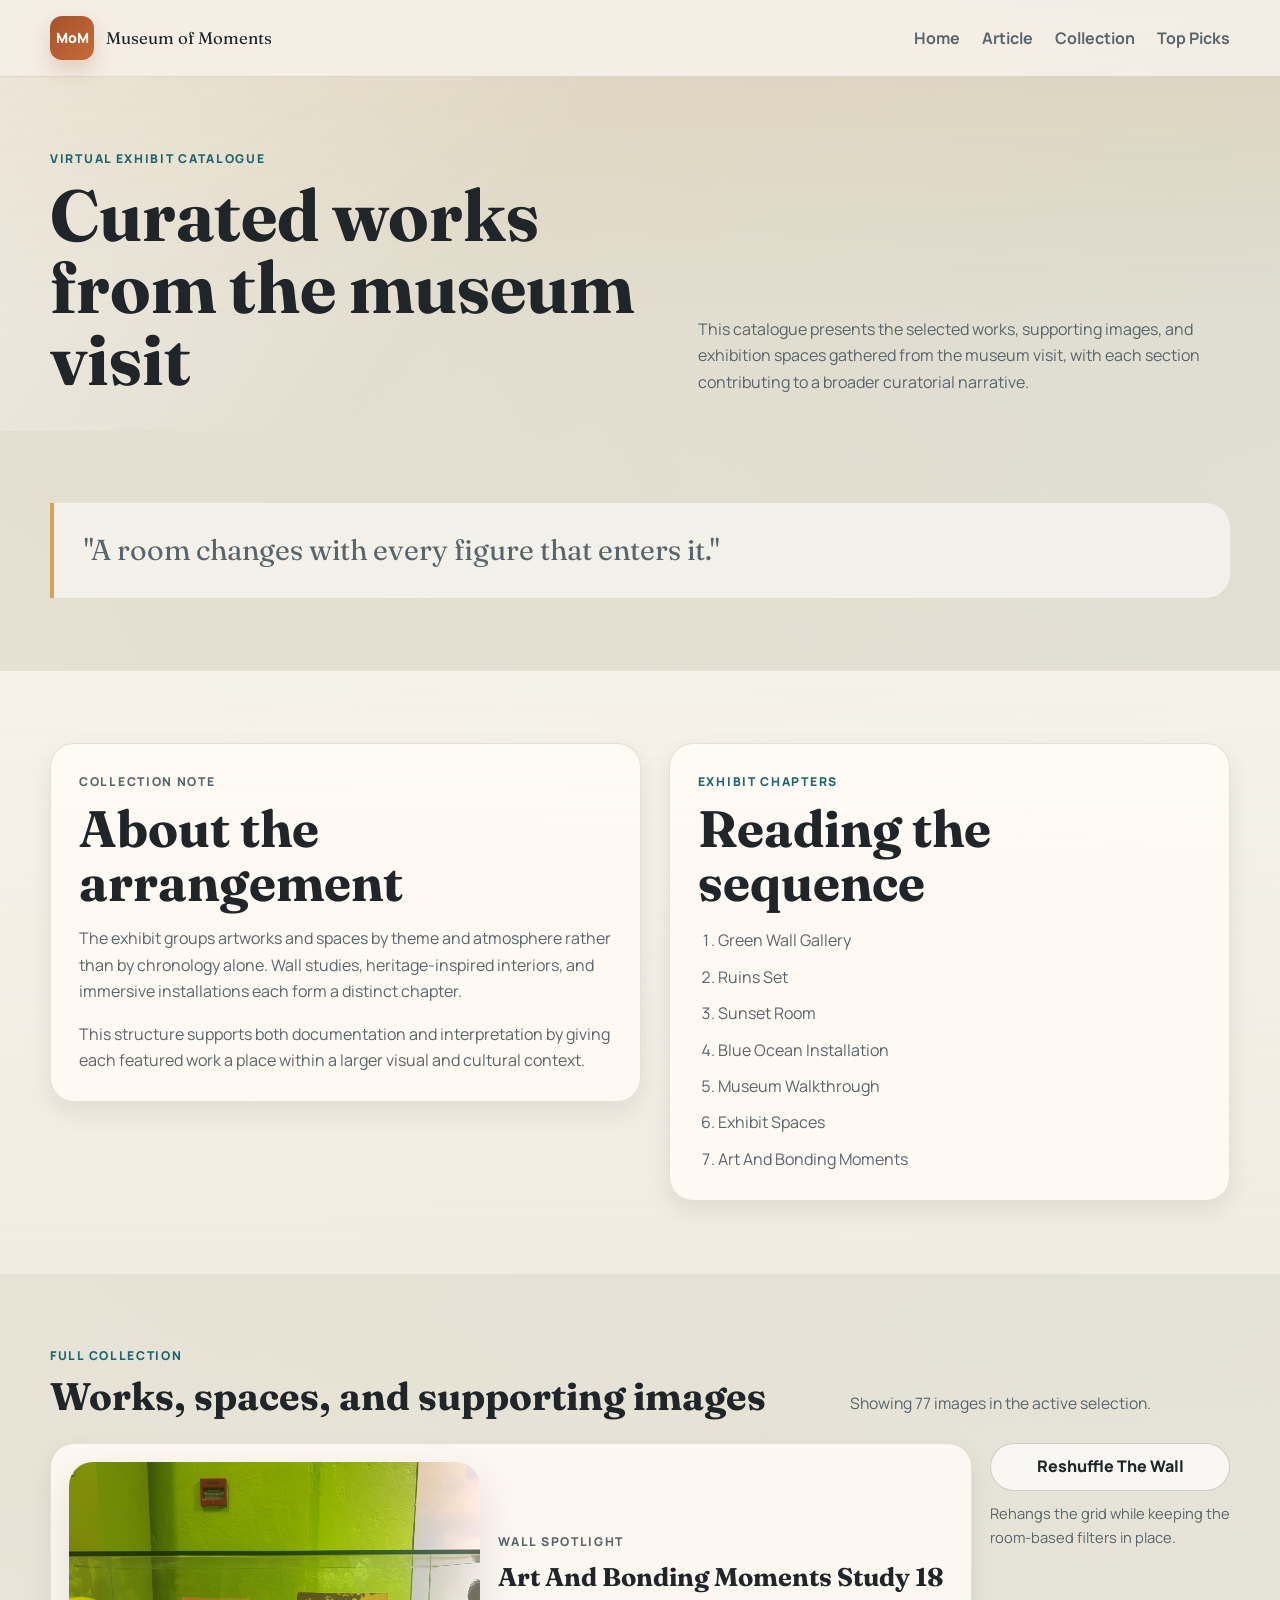
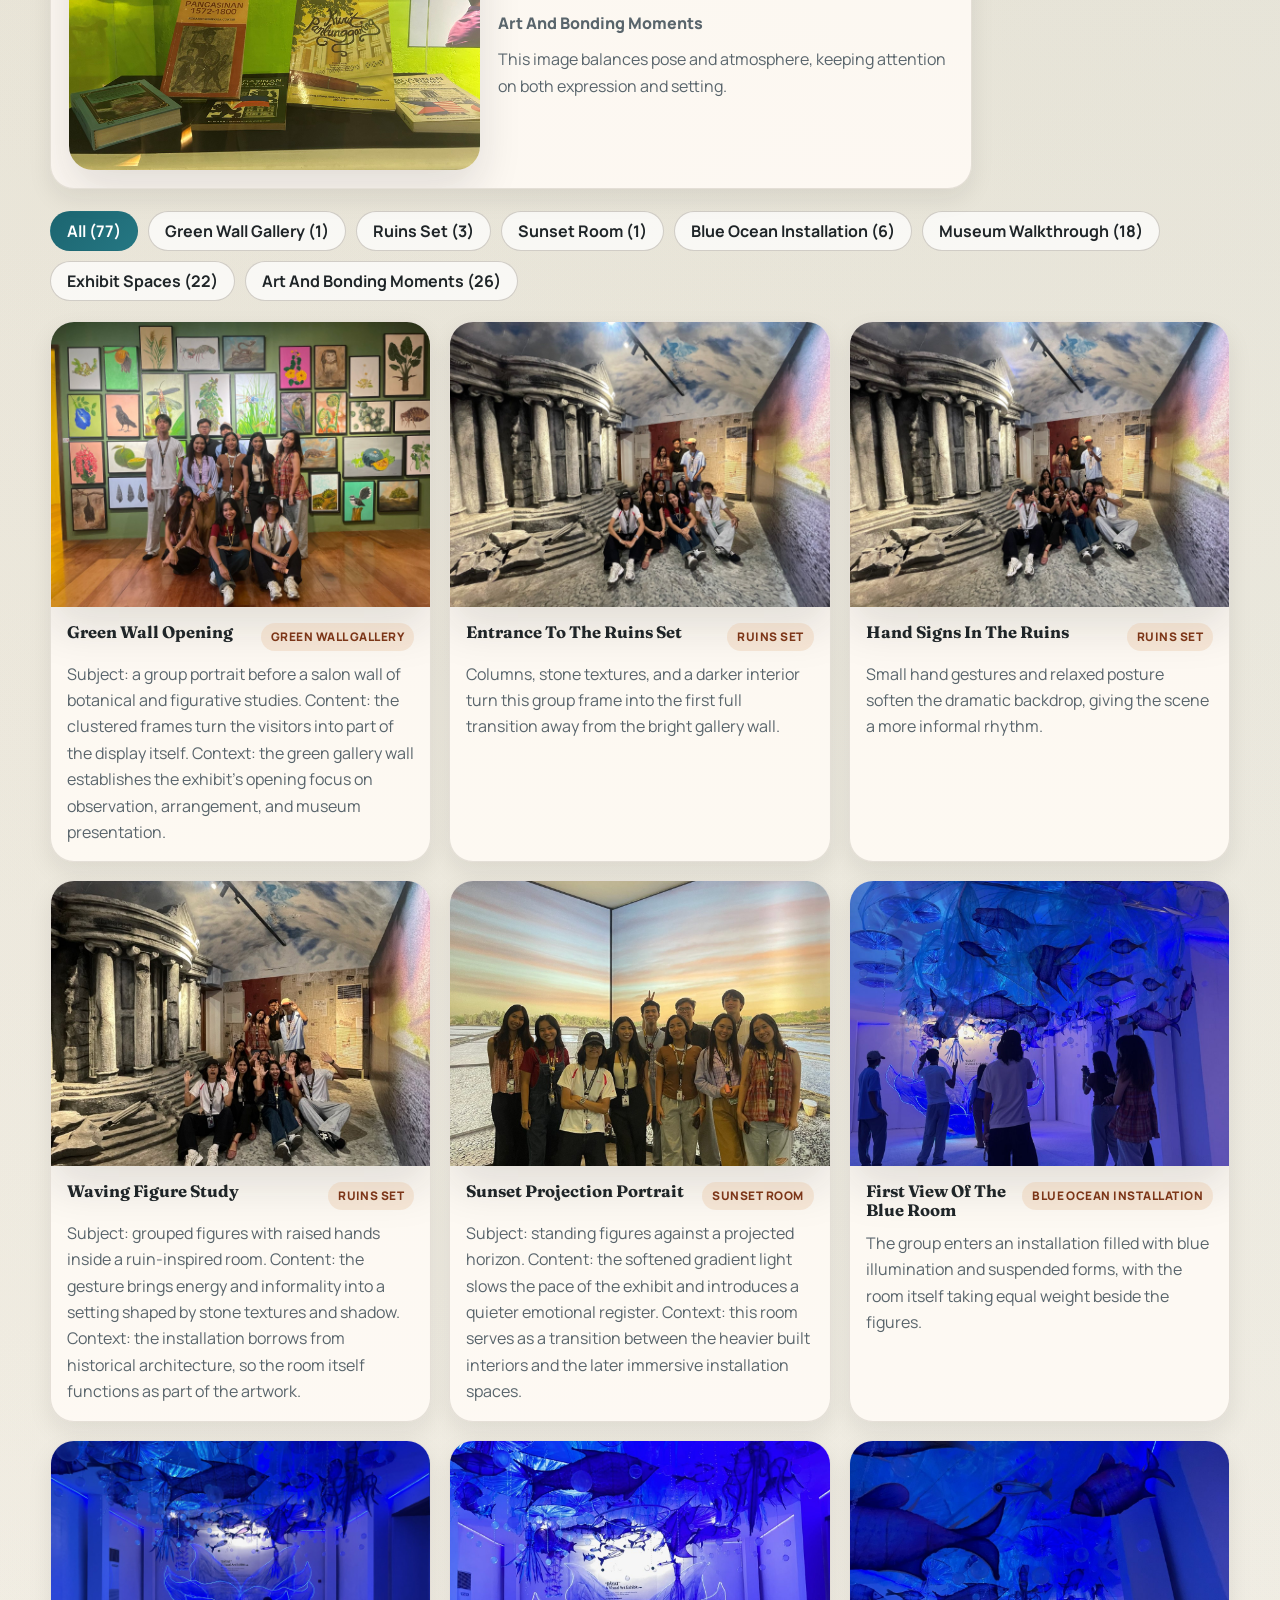
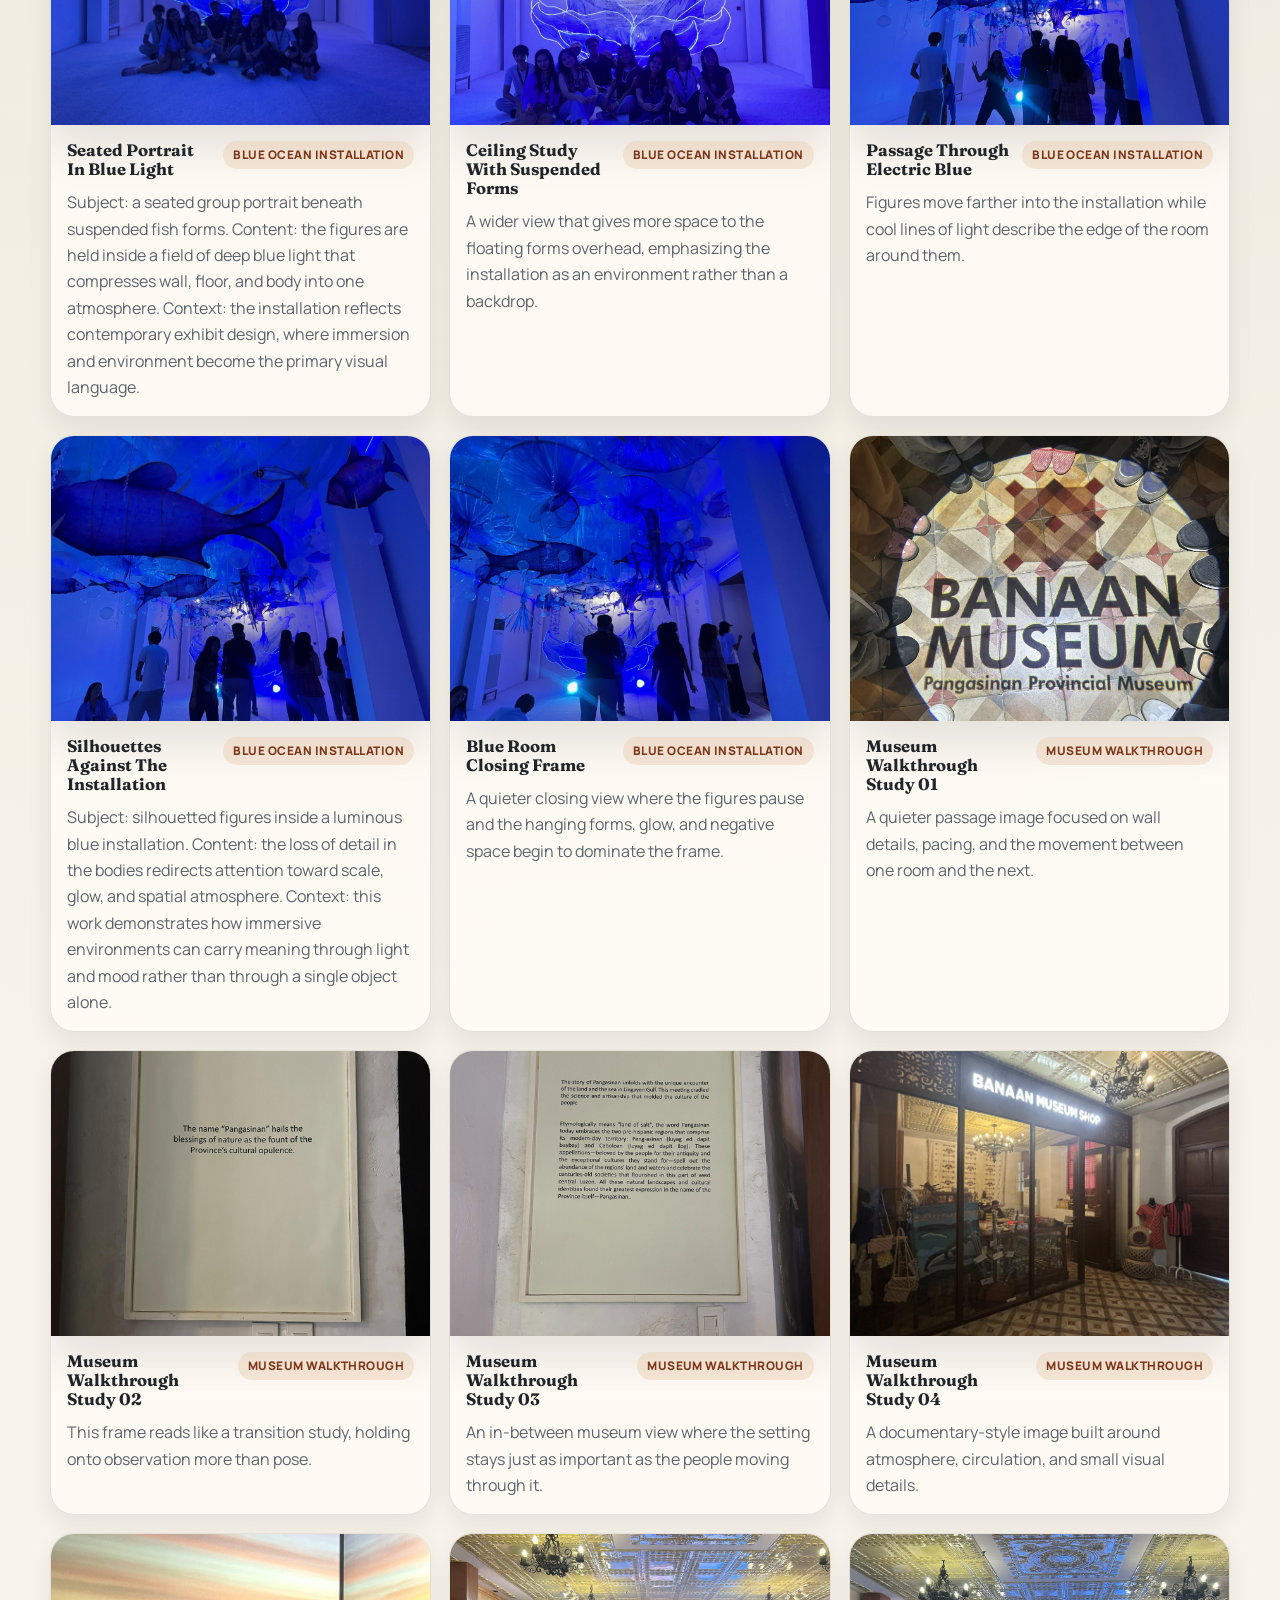
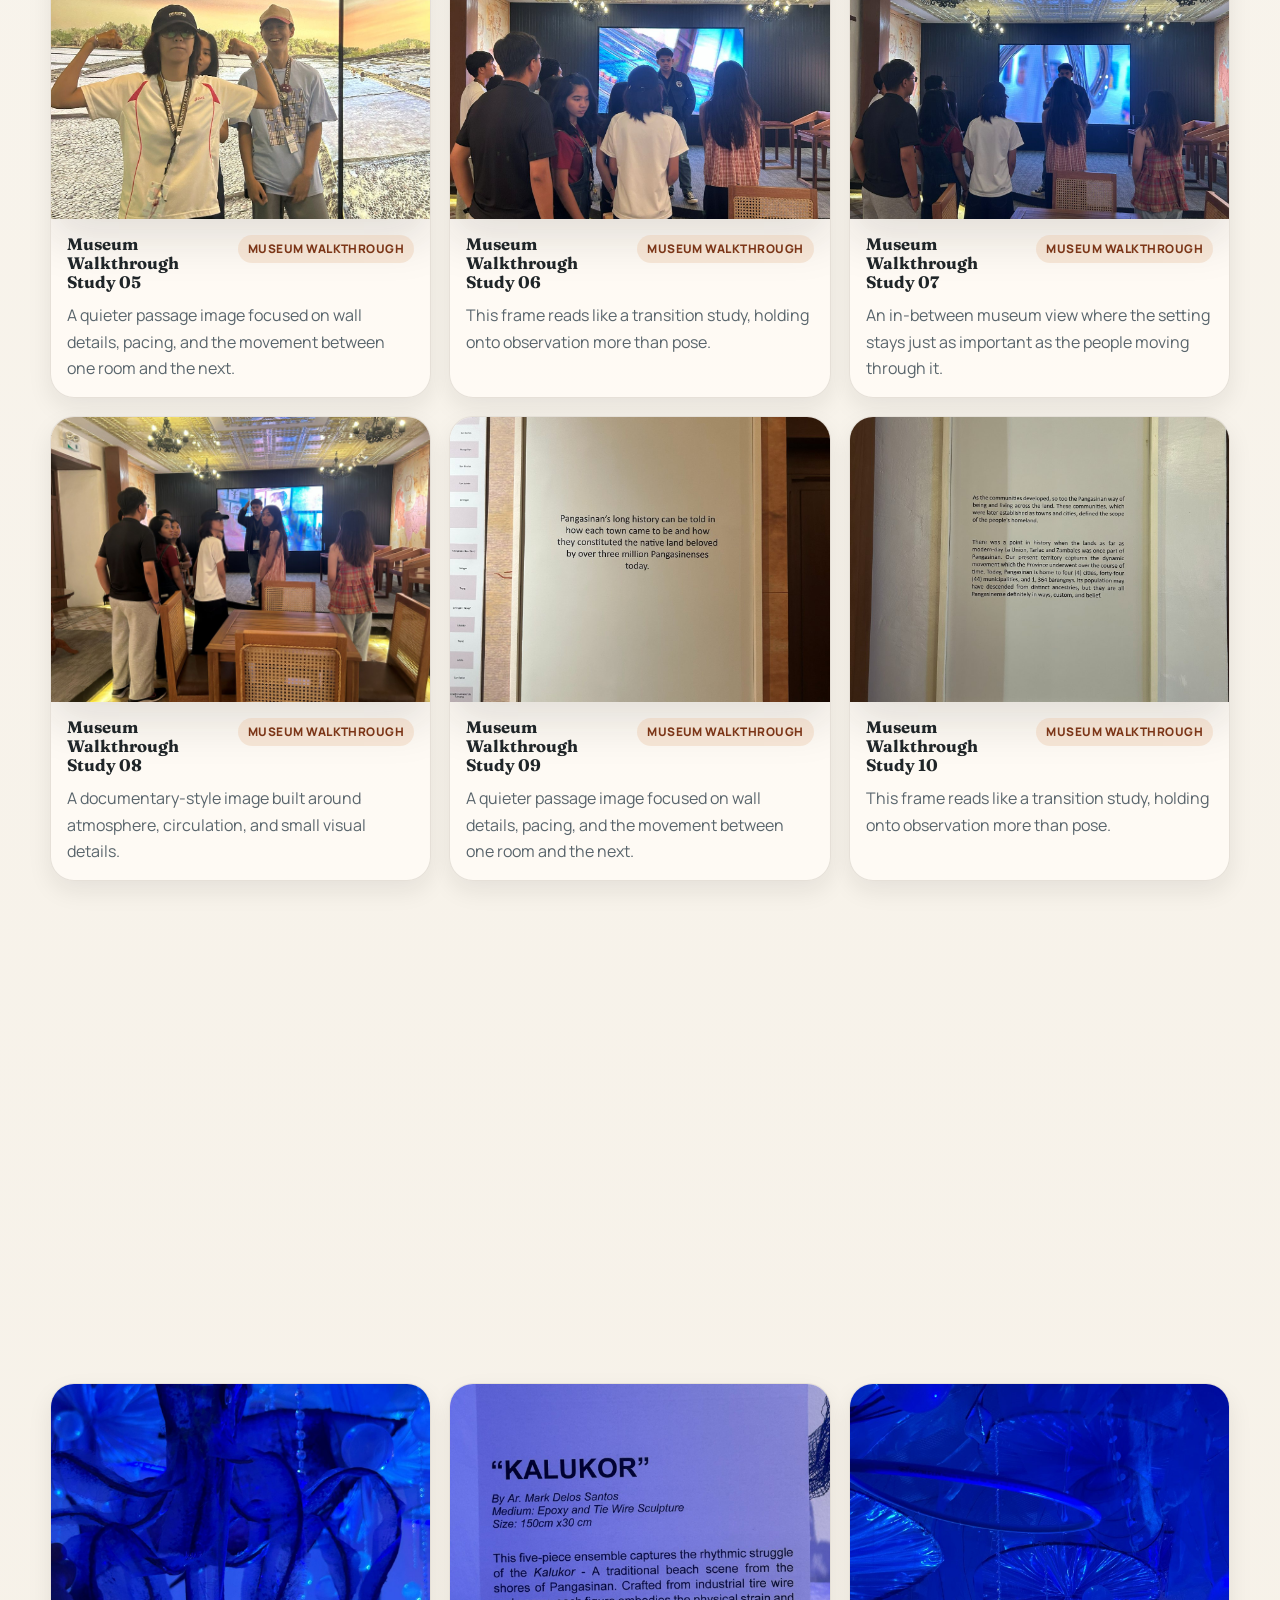
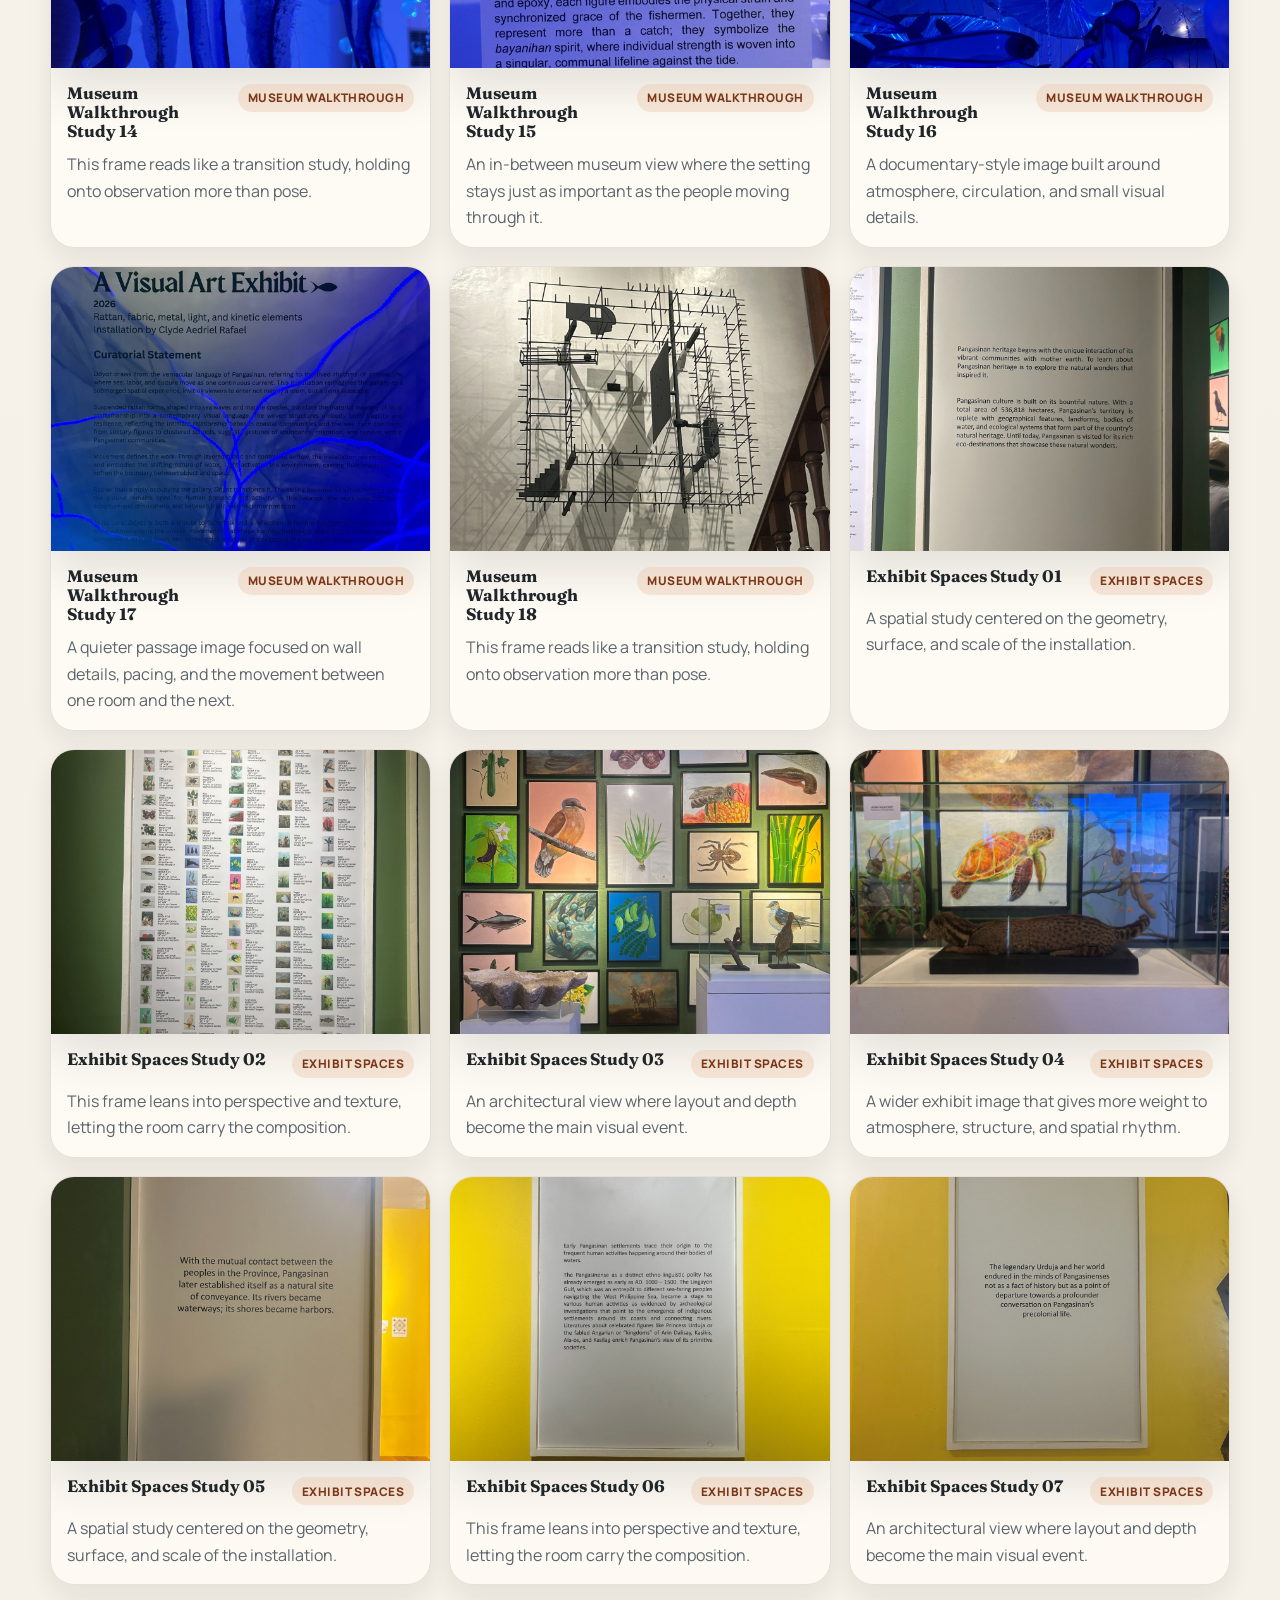
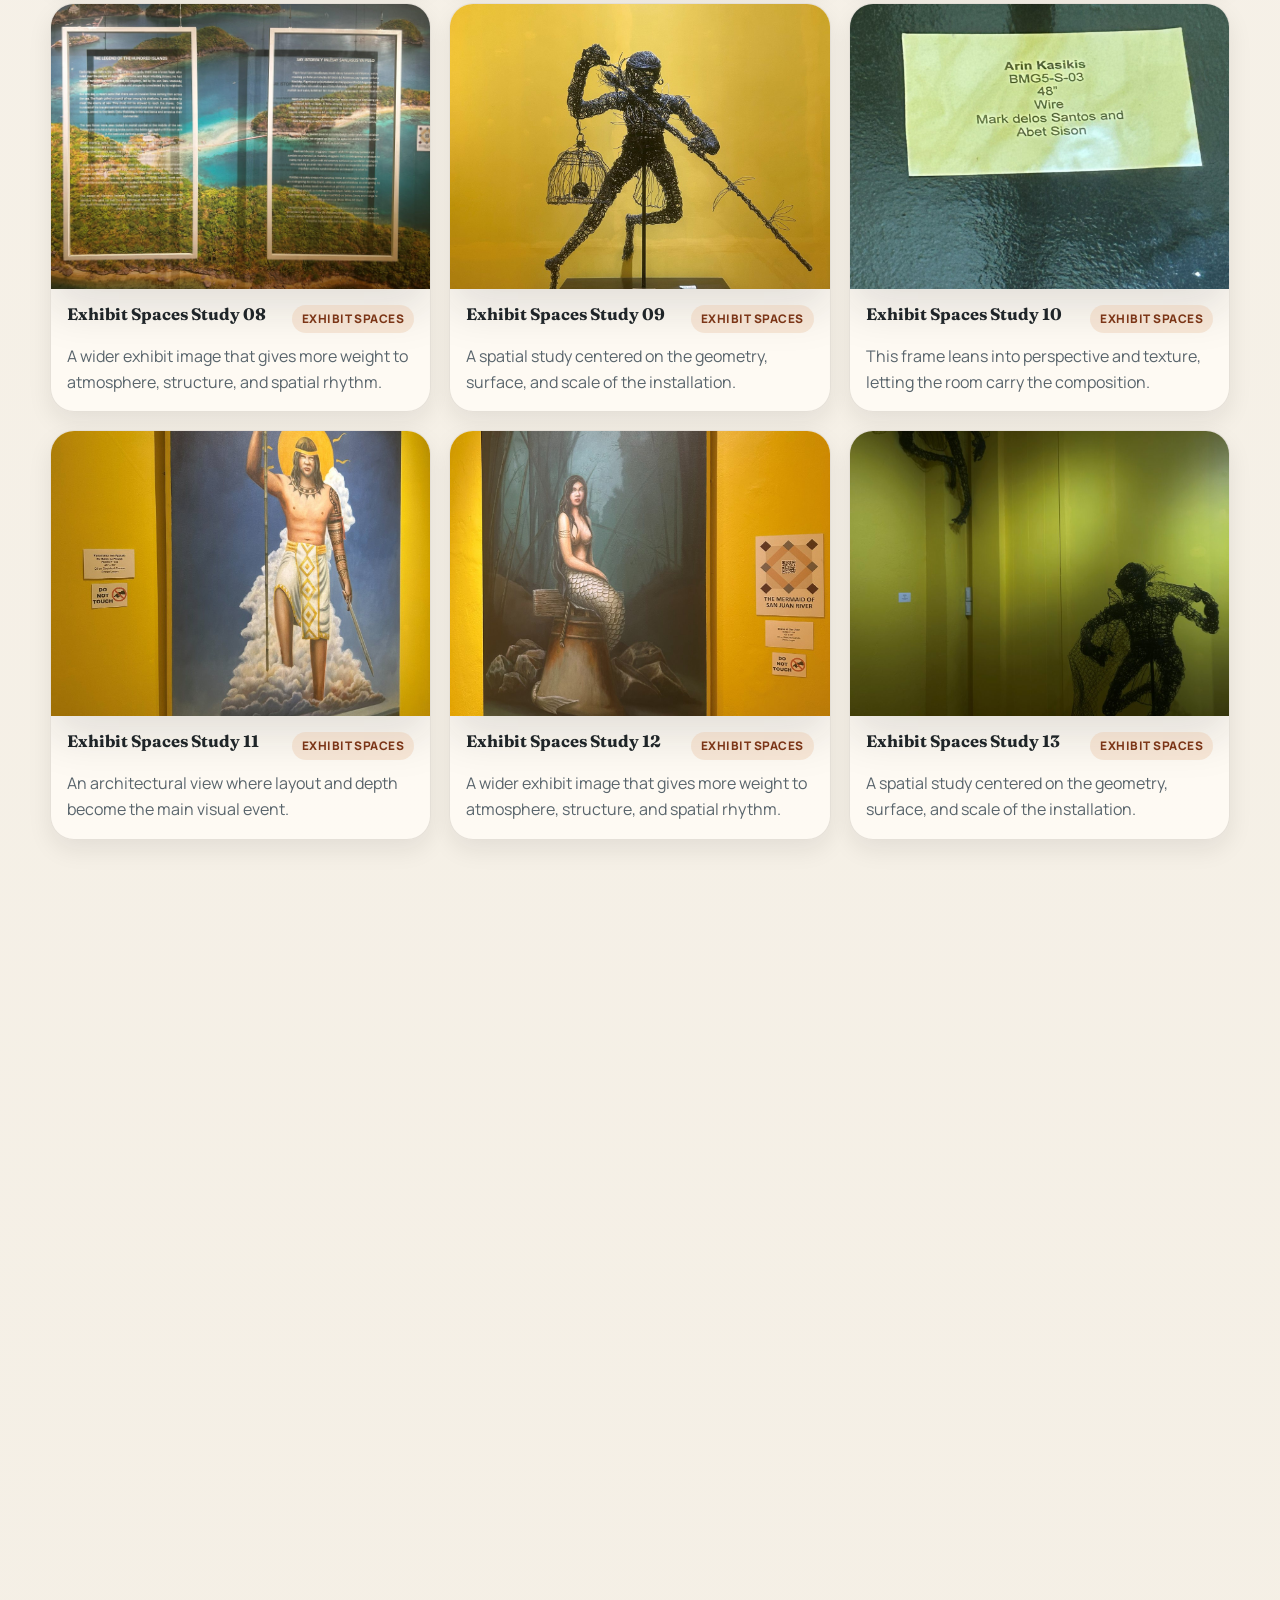
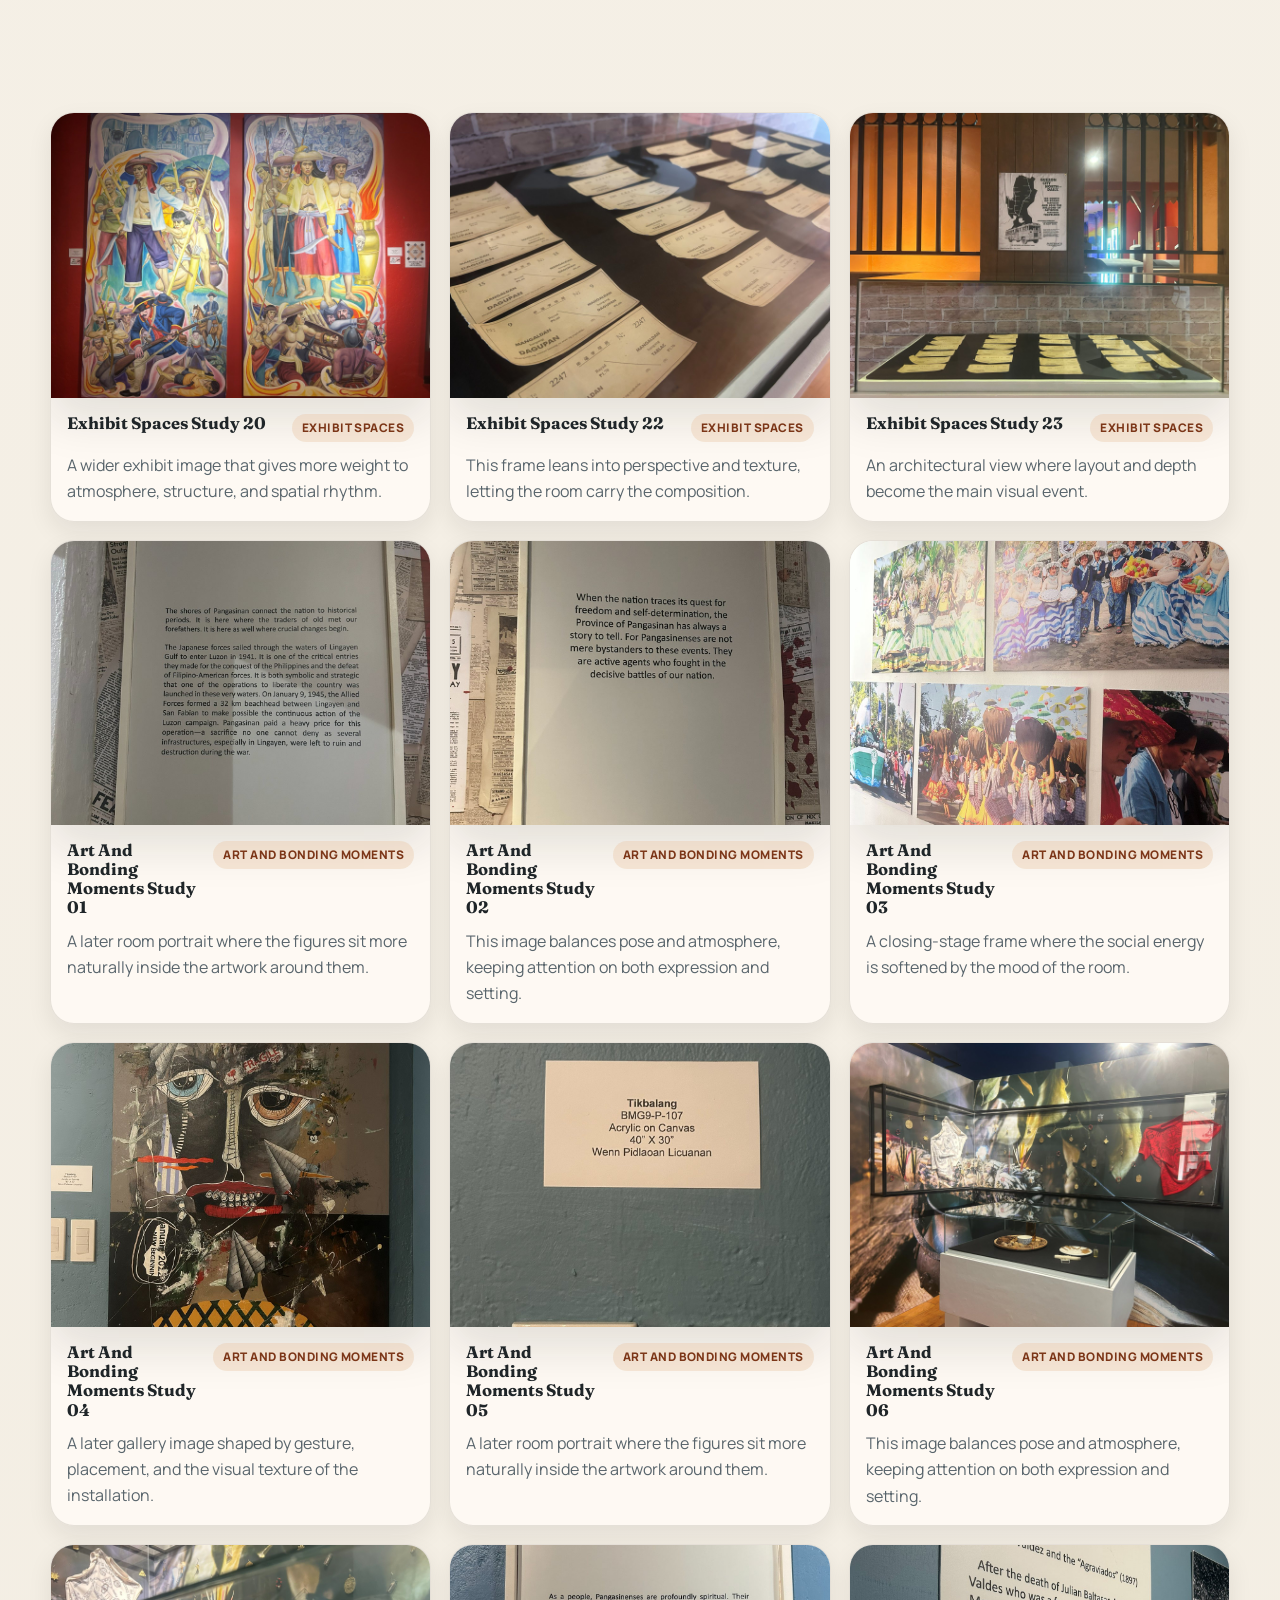
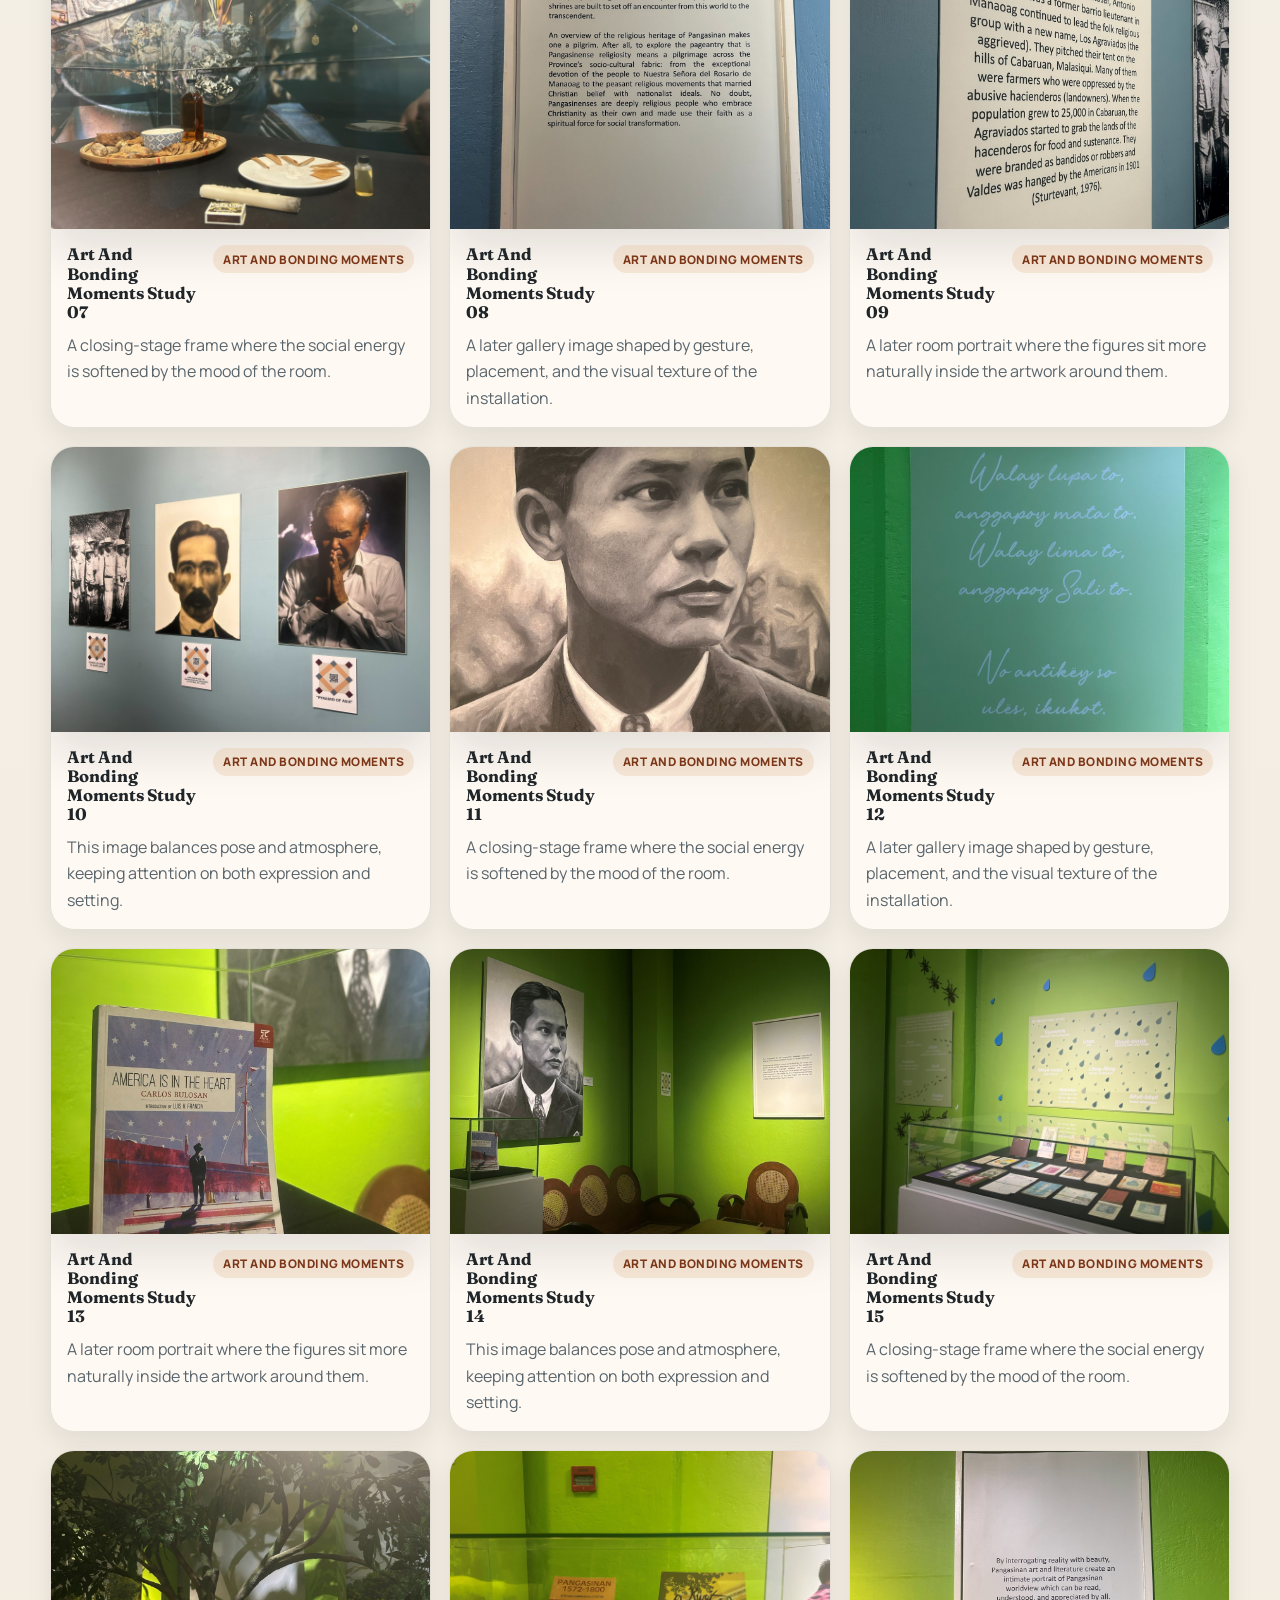
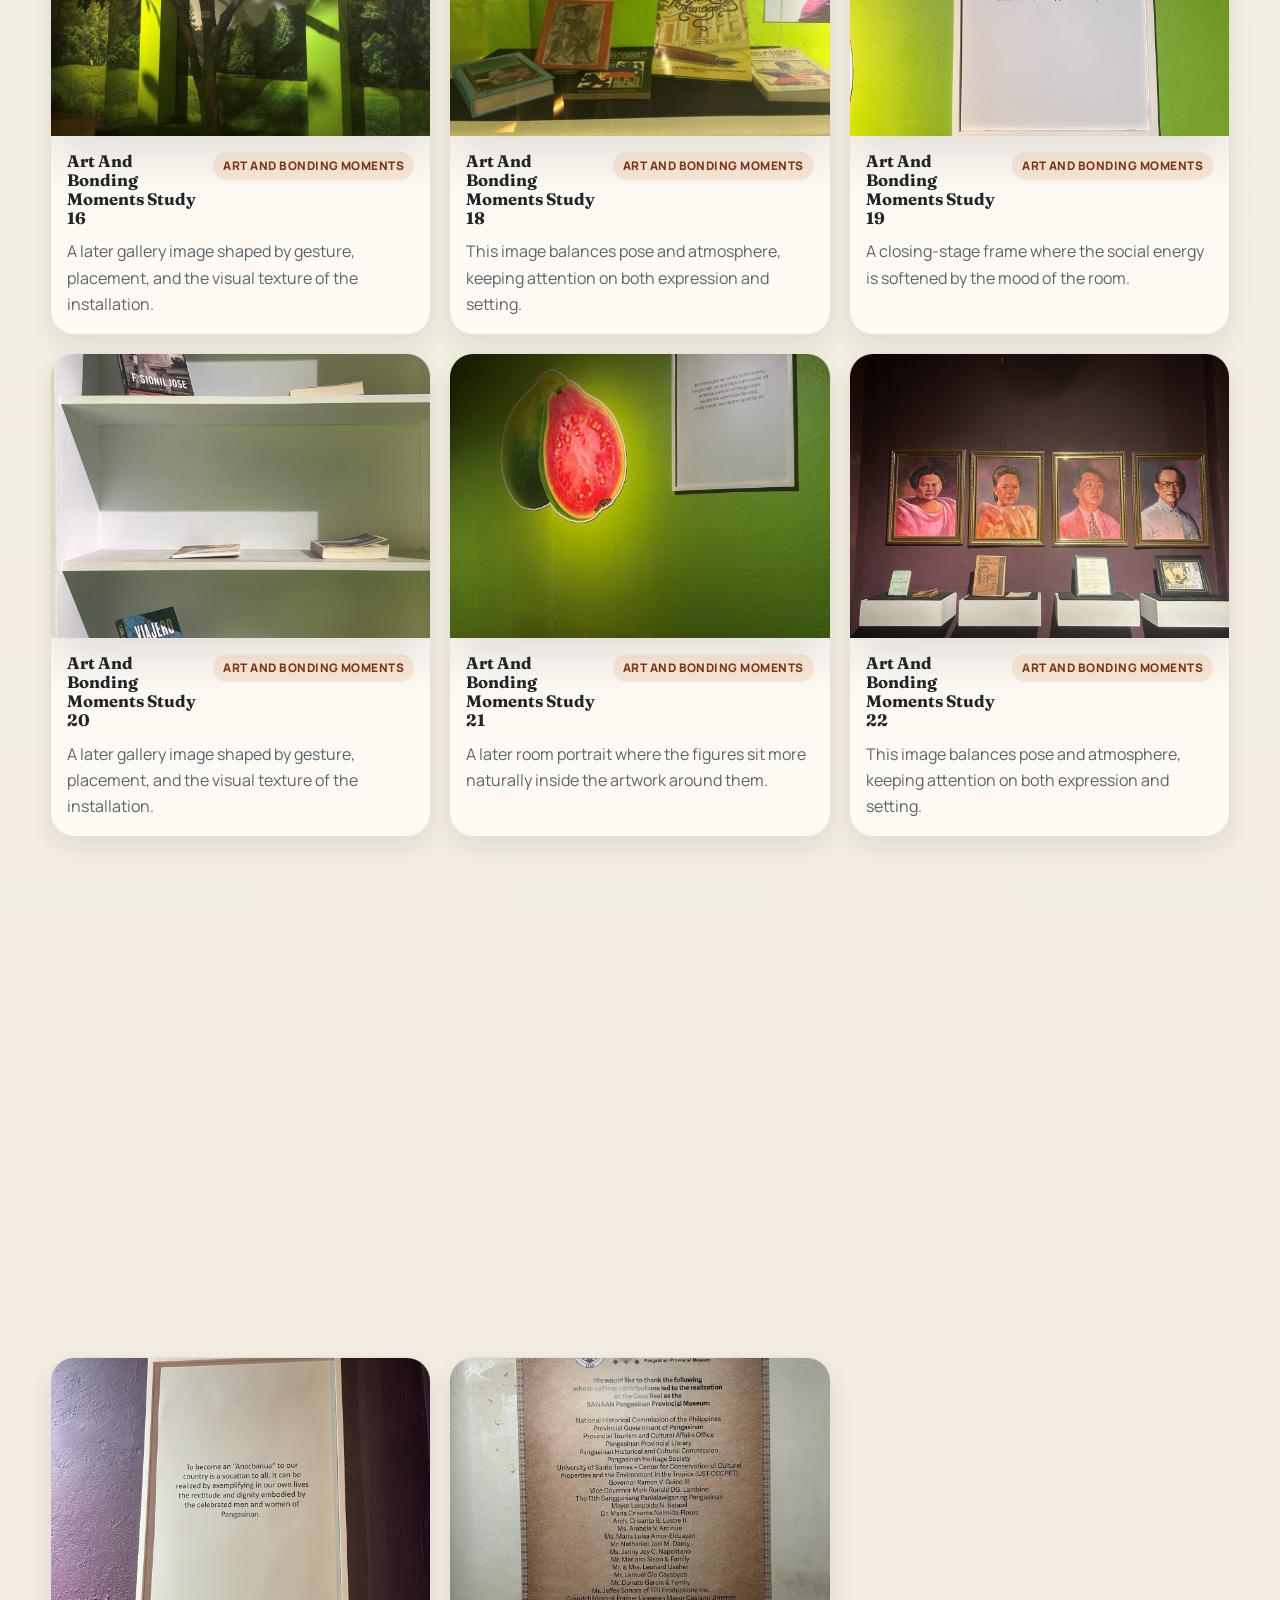
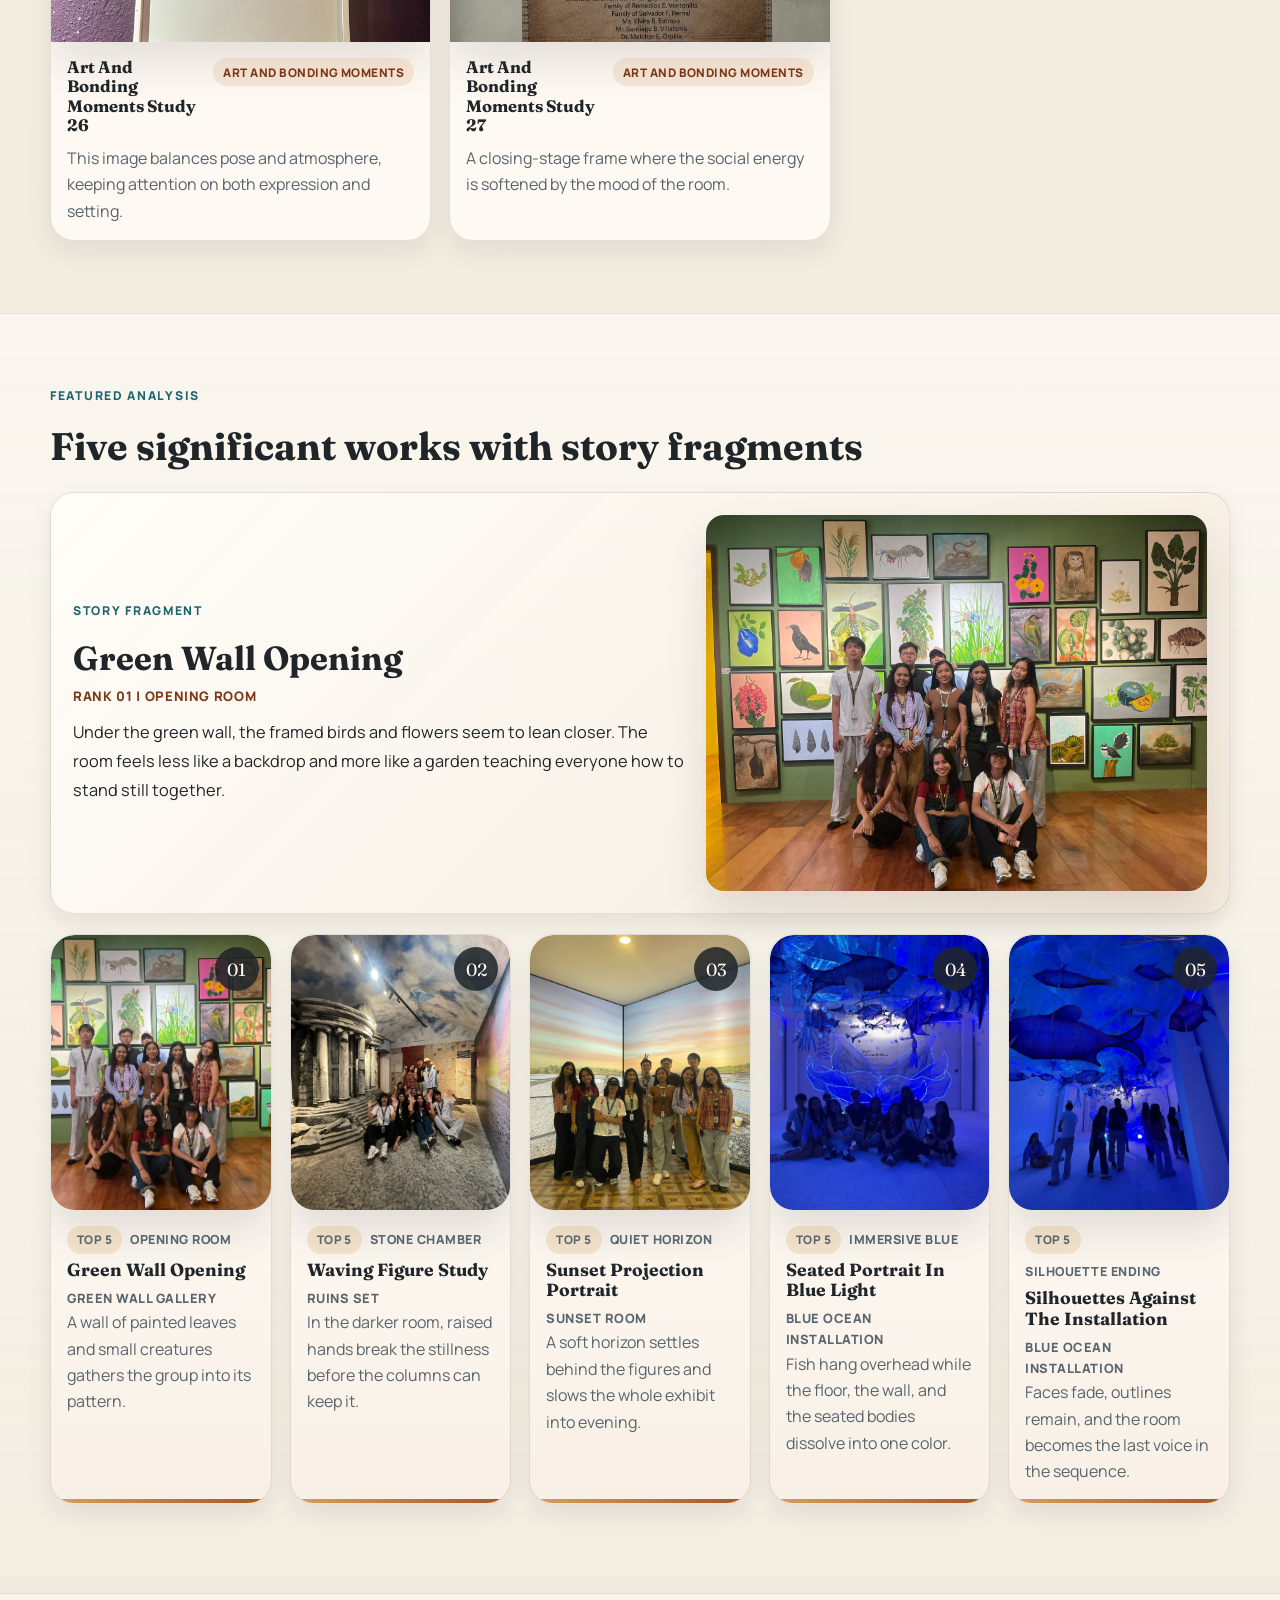
==== gallery.html @ 852dfe58 "Add files via upload" ====
<!DOCTYPE html>
<html lang="en">
<head>
  <meta charset="UTF-8">
  <meta name="viewport" content="width=device-width, initial-scale=1.0">
  <meta name="theme-color" content="#f3eee4">
  <title>Museum of Moments | Gallery</title>
  <meta name="description" content="A structured museum trip gallery with chapter filters, featured images, and editorial presentation.">
  <link rel="preconnect" href="https://fonts.googleapis.com">
  <link rel="preconnect" href="https://fonts.gstatic.com" crossorigin>
  <link rel="stylesheet" href="./styles.css">
</head>
<body class="gallery-page">
  <header class="site-header">
    <div class="container nav-wrap">
      <a class="brand" href="./index.html" aria-label="Museum of Moments home">
        <span class="brand-mark">MoM</span>
        <span class="brand-text">Museum of Moments</span>
      </a>

      <button class="menu-btn" data-menu-btn aria-expanded="false" aria-label="Open navigation">
        <span></span>
        <span></span>
        <span></span>
      </button>

      <nav class="site-nav" data-nav aria-label="Primary navigation">
        <a href="./index.html">Home</a>
        <a href="#article">Article</a>
        <a href="#collection">Collection</a>
        <a href="#top-picks">Top Picks</a>
      </nav>
    </div>
  </header>

  <main>
    <section class="page-hero-band">
      <div class="container page-hero reveal">
        <div>
          <p class="eyebrow">Virtual exhibit catalogue</p>
          <h1>Curated works from the museum visit</h1>
        </div>
        <p class="page-hero-copy">
          This catalogue presents the selected works, supporting images, and exhibition spaces gathered from the museum visit, with each section contributing to a broader curatorial narrative.
        </p>
      </div>
    </section>

    <section class="section">
      <div class="container reveal">
        <blockquote class="feature-quote">
          "A room changes with every figure that enters it."
        </blockquote>
      </div>
    </section>

    <section id="article" class="section section-soft">
      <div class="container article-layout reveal">
        <article class="article-card">
          <p class="eyebrow">Collection note</p>
          <h2>About the arrangement</h2>
          <p>
            The exhibit groups artworks and spaces by theme and atmosphere rather than by chronology alone. Wall studies, heritage-inspired interiors, and immersive installations each form a distinct chapter.
          </p>
          <p>
            This structure supports both documentation and interpretation by giving each featured work a place within a larger visual and cultural context.
          </p>
        </article>

        <aside class="chapter-card">
          <p class="eyebrow">Exhibit chapters</p>
          <h2>Reading the sequence</h2>
          <ol>
            <li>Green Wall Gallery</li>
            <li>Ruins Set</li>
            <li>Sunset Room</li>
            <li>Blue Ocean Installation</li>
            <li>Museum Walkthrough</li>
            <li>Exhibit Spaces</li>
            <li>Art And Bonding Moments</li>
          </ol>
        </aside>
      </div>
    </section>

    <section id="collection" class="section">
      <div class="container reveal">
        <div class="section-heading section-heading-split compact">
          <div>
            <p class="eyebrow">Full collection</p>
          <h2>Works, spaces, and supporting images</h2>
          </div>
          <p class="section-note">
            Showing <span data-gallery-count>0</span> images in the active selection.
          </p>
        </div>

        <div class="gallery-tools">
          <div class="gallery-spotlight" data-spotlight aria-live="polite"></div>
          <div class="tool-stack">
            <button class="btn btn-ghost" id="shuffle-gallery" type="button">Reshuffle The Wall</button>
            <p class="tool-caption">Rehangs the grid while keeping the room-based filters in place.</p>
          </div>
        </div>

        <div class="filter-row" data-filter-row></div>
        <div class="photo-grid" id="photo-grid"></div>
      </div>
    </section>

    <section id="top-picks" class="section section-soft">
      <div class="container reveal">
        <div class="section-heading compact">
          <p class="eyebrow">Featured analysis</p>
          <h2>Five significant works with story fragments</h2>
        </div>
        <div class="topwork-panel" data-topwork-panel aria-live="polite"></div>
        <div class="highlight-grid" data-top-artworks></div>
      </div>
    </section>
  </main>

  <footer class="site-footer">
    <div class="container footer-wrap">
      <p>Museum of Moments</p>
      <p>Gallery edition, arranged as a visual catalogue. <span data-year></span></p>
    </div>
  </footer>

  <script src="./script.js"></script>
</body>
</html>
---- styles.css ----
@import url("https://fonts.googleapis.com/css2?family=Fraunces:opsz,wght@9..144,500;9..144,700&family=Manrope:wght@400;500;600;700;800&display=swap");

:root {
  --bg: #f6f1e8;
  --bg-strong: #efe7da;
  --surface: rgba(255, 251, 245, 0.88);
  --surface-strong: #fffdf8;
  --surface-dark: #2f3a3f;
  --ink: #1f2528;
  --ink-soft: #59656c;
  --ink-inverse: #f8f4ec;
  --line: rgba(82, 70, 52, 0.14);
  --line-strong: rgba(82, 70, 52, 0.24);
  --accent: #a6522b;
  --accent-deep: #7c3618;
  --accent-soft: #e7c09f;
  --teal: #1c6570;
  --gold: #d4a35d;
  --shadow-sm: 0 10px 24px rgba(25, 24, 22, 0.08);
  --shadow-md: 0 20px 44px rgba(25, 24, 22, 0.12);
  --shadow-lg: 0 30px 64px rgba(25, 24, 22, 0.18);
  --radius-sm: 10px;
  --radius-md: 16px;
  --radius-lg: 24px;
  --container: min(1180px, calc(100vw - 40px));
}

* {
  box-sizing: border-box;
}

html {
  scroll-behavior: smooth;
}

body {
  margin: 0;
  min-height: 100vh;
  font-family: "Manrope", "Segoe UI", sans-serif;
  color: var(--ink);
  line-height: 1.65;
  background:
    radial-gradient(circle at top left, rgba(212, 163, 93, 0.18), transparent 28%),
    radial-gradient(circle at top right, rgba(28, 101, 112, 0.12), transparent 28%),
    linear-gradient(180deg, #fbf8f2 0%, var(--bg) 45%, #f1ebdf 100%);
}

body::before {
  content: "";
  position: fixed;
  inset: 0;
  pointer-events: none;
  background-image:
    linear-gradient(rgba(255, 255, 255, 0.18) 1px, transparent 1px),
    linear-gradient(90deg, rgba(255, 255, 255, 0.18) 1px, transparent 1px);
  background-size: 64px 64px;
  mask-image: linear-gradient(180deg, rgba(0, 0, 0, 0.3), transparent 88%);
  opacity: 0.26;
}

a,
button,
input,
select {
  font: inherit;
}

a {
  color: inherit;
  text-decoration: none;
}

img {
  display: block;
  width: 100%;
}

button {
  cursor: pointer;
}

a:focus-visible,
button:focus-visible {
  outline: 3px solid rgba(28, 101, 112, 0.18);
  outline-offset: 3px;
}

.container {
  width: var(--container);
  margin-inline: auto;
}

.site-header {
  position: sticky;
  top: 0;
  z-index: 50;
  backdrop-filter: blur(16px);
  background: rgba(246, 241, 232, 0.88);
  border-bottom: 1px solid var(--line);
}

.nav-wrap {
  min-height: 76px;
  display: flex;
  align-items: center;
  justify-content: space-between;
  gap: 24px;
}

.brand {
  display: inline-flex;
  align-items: center;
  gap: 12px;
  min-width: 0;
}

.brand-mark {
  display: grid;
  place-items: center;
  width: 44px;
  height: 44px;
  flex: 0 0 44px;
  border-radius: 12px;
  background: linear-gradient(135deg, var(--accent), #c66b38);
  color: #fff;
  font-weight: 800;
  font-size: 0.88rem;
  box-shadow: 0 10px 20px rgba(166, 82, 43, 0.22);
}

.brand-text,
h1,
h2,
h3 {
  font-family: "Fraunces", Georgia, serif;
}

.brand-text {
  font-size: 1.05rem;
  line-height: 1.1;
}

.site-nav {
  display: flex;
  align-items: center;
  gap: 22px;
}

.site-nav a {
  color: var(--ink-soft);
  font-weight: 700;
  transition: color 0.2s ease, transform 0.2s ease;
}

.site-nav a:hover,
.site-nav a:focus-visible {
  color: var(--ink);
  transform: translateY(-1px);
}

.menu-btn {
  display: none;
  width: 46px;
  height: 46px;
  border: 1px solid var(--line);
  border-radius: 12px;
  background: rgba(255, 255, 255, 0.72);
  padding: 0;
}

.menu-btn span {
  display: block;
  width: 20px;
  height: 2px;
  margin: 4px auto;
  border-radius: 999px;
  background: var(--ink);
}

.btn {
  display: inline-flex;
  align-items: center;
  justify-content: center;
  min-height: 48px;
  padding: 0 22px;
  border: 0;
  border-radius: 999px;
  font-weight: 800;
  color: #fff;
  background: linear-gradient(135deg, var(--accent), #cb6b39);
  box-shadow: 0 14px 30px rgba(166, 82, 43, 0.22);
  transition: transform 0.2s ease, box-shadow 0.2s ease, opacity 0.2s ease;
}

.btn:hover,
.btn:focus-visible {
  transform: translateY(-2px);
  box-shadow: 0 18px 34px rgba(166, 82, 43, 0.28);
}

.btn:disabled {
  cursor: default;
  opacity: 0.7;
}

.btn-small {
  min-height: 40px;
  padding-inline: 18px;
  font-size: 0.92rem;
}

.btn-ghost {
  color: var(--ink);
  background: rgba(255, 255, 255, 0.7);
  border: 1px solid var(--line-strong);
  box-shadow: none;
}

.btn-ghost:hover,
.btn-ghost:focus-visible {
  box-shadow: none;
  background: rgba(255, 255, 255, 0.96);
}

.eyebrow {
  margin: 0 0 10px;
  font-size: 0.76rem;
  font-weight: 800;
  text-transform: uppercase;
  letter-spacing: 0.14em;
  color: var(--teal);
}

.hero-band,
.page-hero-band {
  position: relative;
  overflow: clip;
}

.hero-band::before,
.page-hero-band::before {
  content: "";
  position: absolute;
  inset: 0;
  background:
    linear-gradient(125deg, rgba(255, 255, 255, 0.36), transparent 40%),
    linear-gradient(180deg, rgba(212, 163, 93, 0.12), transparent 70%);
  pointer-events: none;
}

.hero {
  display: grid;
  grid-template-columns: minmax(0, 1.05fr) minmax(320px, 0.95fr);
  gap: 48px;
  align-items: center;
  padding: 76px 0 68px;
}

.hero-copy h1 {
  margin: 0 0 18px;
  font-size: clamp(2.8rem, 8vw, 5.3rem);
  line-height: 0.98;
}

.hero-lead,
.page-hero-copy,
.section-note,
.intro-copy p,
.visit-copy p,
.article-card p,
.chapter-card li,
.story-card p,
.highlight-copy p,
.photo-meta p,
.spotlight-copy p,
.tool-caption,
.feature-quote,
.hero-feature figcaption,
.hero-detail figcaption,
.footer-wrap,
.image-warning {
  color: var(--ink-soft);
}

.hero-lead {
  margin: 0;
  max-width: 60ch;
  font-size: 1.05rem;
}

.hero-actions {
  display: flex;
  flex-wrap: wrap;
  gap: 12px;
  margin-top: 28px;
}

.stat-row {
  display: grid;
  grid-template-columns: repeat(3, minmax(0, 1fr));
  gap: 14px;
  list-style: none;
  padding: 0;
  margin: 34px 0 0;
}

.stat-row li {
  padding: 18px;
  border: 1px solid var(--line);
  border-radius: var(--radius-md);
  background: var(--surface);
  backdrop-filter: blur(10px);
  box-shadow: var(--shadow-sm);
}

.stat-row strong {
  display: block;
  font-size: clamp(1.45rem, 4vw, 2rem);
  color: var(--accent-deep);
}

.stat-row span {
  display: block;
  margin-top: 4px;
  font-size: 0.92rem;
  color: var(--ink-soft);
}

.hero-visual {
  display: grid;
  grid-template-columns: 1.15fr 0.85fr;
  gap: 18px;
  align-items: end;
}

.hero-feature,
.hero-detail {
  margin: 0;
}

.hero-feature img,
.hero-detail img,
.spotlight-media img,
.highlight-card img,
.photo-card img {
  border-radius: var(--radius-lg);
  object-fit: cover;
  box-shadow: var(--shadow-md);
}

.hero-feature img {
  aspect-ratio: 4 / 5;
}

.hero-detail {
  padding-bottom: 30px;
}

.hero-detail img {
  aspect-ratio: 4 / 5;
}

.hero-feature figcaption,
.hero-detail figcaption {
  margin-top: 10px;
  font-size: 0.9rem;
}

.section {
  padding: 72px 0;
}

.section-soft {
  background: linear-gradient(180deg, rgba(255, 252, 247, 0.64), rgba(244, 238, 227, 0.82));
  border-block: 1px solid rgba(82, 70, 52, 0.06);
}

.section-dark {
  background:
    linear-gradient(180deg, rgba(42, 51, 55, 0.96), rgba(31, 39, 44, 0.98)),
    linear-gradient(135deg, rgba(212, 163, 93, 0.08), transparent 44%);
  color: var(--ink-inverse);
}

.section-dark .eyebrow,
.section-dark .section-note,
.section-dark .story-card p {
  color: rgba(248, 244, 236, 0.72);
}

.section-dark .section-heading h2,
.section-dark .story-card h3,
.section-dark .story-index {
  color: var(--ink-inverse);
}

.section-heading {
  display: grid;
  gap: 10px;
  margin-bottom: 26px;
}

.section-heading h2,
.article-card h2,
.chapter-card h2 {
  margin: 0;
  font-size: clamp(1.9rem, 4vw, 3.2rem);
  line-height: 1.05;
}

.section-heading.compact h2 {
  font-size: clamp(1.65rem, 3vw, 2.5rem);
}

.section-heading-split {
  grid-template-columns: minmax(0, 1fr) minmax(260px, 380px);
  align-items: end;
}

.section-note {
  margin: 0;
  font-size: 0.98rem;
}

.intro-grid,
.article-layout {
  display: grid;
  grid-template-columns: minmax(0, 1fr) minmax(300px, 0.95fr);
  gap: 28px;
  align-items: start;
}

.intro-copy {
  padding: 28px;
  border: 1px solid var(--line);
  border-radius: var(--radius-lg);
  background: rgba(255, 255, 255, 0.62);
  box-shadow: var(--shadow-sm);
}

.intro-copy p {
  margin: 0 0 16px;
}

.highlight-grid {
  display: grid;
  grid-template-columns: repeat(5, minmax(0, 1fr));
  gap: 18px;
}

.highlight-card,
.photo-card,
.spotlight-card,
.article-card,
.chapter-card,
.story-card,
.visit-panel {
  border: 1px solid var(--line);
  background: var(--surface);
  box-shadow: var(--shadow-sm);
}

.highlight-card,
.photo-card,
.spotlight-card {
  overflow: hidden;
}

.highlight-card {
  border-radius: var(--radius-lg);
  transition: transform 0.24s ease, box-shadow 0.24s ease, border-color 0.24s ease;
  cursor: zoom-in;
  position: relative;
}

.highlight-card:hover,
.photo-card:hover,
.story-card:hover,
.spotlight-card:hover {
  transform: translateY(-4px);
  box-shadow: var(--shadow-md);
  border-color: var(--line-strong);
}

.highlight-card img {
  aspect-ratio: 4 / 5;
}

.highlight-copy {
  padding: 16px 16px 18px;
}

.topwork-panel {
  display: grid;
  grid-template-columns: minmax(0, 1.1fr) minmax(260px, 0.9fr);
  gap: 20px;
  margin-bottom: 20px;
  padding: 22px;
  border: 1px solid var(--line);
  border-radius: var(--radius-lg);
  background: linear-gradient(135deg, rgba(255, 253, 249, 0.94), rgba(244, 235, 221, 0.9));
  box-shadow: var(--shadow-sm);
}

.topwork-panel-copy {
  display: grid;
  align-content: center;
  gap: 10px;
}

.topwork-panel-copy h3 {
  margin: 0;
  font-size: clamp(1.6rem, 2.6vw, 2.4rem);
  line-height: 1.05;
}

.topwork-panel-meta {
  margin: 0;
  font-size: 0.82rem;
  font-weight: 800;
  letter-spacing: 0.05em;
  text-transform: uppercase;
  color: var(--accent-deep);
}

.topwork-story {
  margin: 0;
  font-size: 1.02rem;
  line-height: 1.8;
}

.topwork-notes {
  display: grid;
  gap: 8px;
  margin-top: 8px;
}

.topwork-notes p {
  margin: 0;
}

.topwork-notes strong {
  color: var(--ink);
}

.topwork-panel-media {
  margin: 0;
}

.topwork-panel-media img {
  width: 100%;
  aspect-ratio: 4 / 3;
  border-radius: 18px;
  object-fit: cover;
  box-shadow: var(--shadow-md);
}

.highlight-copy h3,
.photo-top h3,
.spotlight-copy h3,
.story-card h3 {
  margin: 0 0 8px;
  font-size: 1.1rem;
  line-height: 1.15;
}

.highlight-chapter {
  margin: 0 0 8px;
  font-size: 0.8rem;
  font-weight: 800;
  letter-spacing: 0.04em;
  text-transform: uppercase;
  color: var(--accent-deep);
}

.highlight-badge,
.photo-tag {
  display: inline-flex;
  align-items: center;
  min-height: 28px;
  padding: 0 10px;
  border-radius: 999px;
  font-size: 0.74rem;
  font-weight: 800;
  letter-spacing: 0.04em;
  text-transform: uppercase;
}

.highlight-badge {
  color: var(--accent-deep);
  background: rgba(212, 163, 93, 0.24);
}

.topwork-card {
  background: linear-gradient(180deg, rgba(255, 253, 248, 0.98), rgba(248, 240, 230, 0.98));
}

.topwork-card::after {
  content: "";
  position: absolute;
  inset: auto 0 0 0;
  height: 4px;
  background: linear-gradient(90deg, var(--gold), var(--accent));
}

.topwork-rank {
  position: absolute;
  top: 12px;
  right: 12px;
  z-index: 1;
  min-width: 44px;
  height: 44px;
  display: grid;
  place-items: center;
  border-radius: 999px;
  background: rgba(31, 37, 40, 0.86);
  color: #fff8ef;
  font-family: "Fraunces", Georgia, serif;
  font-size: 1.1rem;
  box-shadow: var(--shadow-sm);
}

.topwork-head {
  display: flex;
  flex-wrap: wrap;
  align-items: center;
  gap: 8px;
  margin-bottom: 6px;
}

.topwork-lens {
  margin: 0;
  font-size: 0.78rem;
  font-weight: 800;
  letter-spacing: 0.04em;
  text-transform: uppercase;
  color: var(--teal);
}

.story-layout {
  display: grid;
  grid-template-columns: repeat(3, minmax(0, 1fr));
  gap: 20px;
}

.story-card {
  min-height: 100%;
  padding: 26px;
  border-radius: var(--radius-lg);
  background: rgba(255, 255, 255, 0.06);
}

.story-index {
  display: inline-block;
  margin-bottom: 18px;
  font-size: 0.82rem;
  font-weight: 800;
  letter-spacing: 0.16em;
  text-transform: uppercase;
}

.visit-panel {
  display: flex;
  align-items: center;
  justify-content: space-between;
  gap: 24px;
  padding: 32px;
  border-radius: var(--radius-lg);
  background:
    linear-gradient(135deg, rgba(255, 255, 255, 0.76), rgba(249, 241, 231, 0.9)),
    linear-gradient(135deg, rgba(28, 101, 112, 0.06), transparent 42%);
}

.visit-copy h2 {
  margin: 0 0 10px;
  font-size: clamp(1.8rem, 3vw, 2.8rem);
  line-height: 1.05;
}

.visit-copy p:last-child {
  margin: 0;
}

.page-hero {
  display: grid;
  grid-template-columns: minmax(0, 1.05fr) minmax(280px, 0.9fr);
  gap: 28px;
  align-items: end;
  padding: 72px 0 36px;
}

.page-hero h1 {
  margin: 0;
  font-size: clamp(2.4rem, 6vw, 4.5rem);
  line-height: 1;
}

.page-hero-copy {
  margin: 0;
  font-size: 1rem;
}

.feature-quote {
  margin: 0;
  padding: 28px 30px;
  border-left: 4px solid var(--gold);
  border-radius: 0 var(--radius-lg) var(--radius-lg) 0;
  background: rgba(255, 255, 255, 0.54);
  font-family: "Fraunces", Georgia, serif;
  font-size: clamp(1.2rem, 2.4vw, 1.8rem);
  line-height: 1.35;
}

.article-card,
.chapter-card {
  padding: 28px;
  border-radius: var(--radius-lg);
}

.article-card p:last-child {
  margin-bottom: 0;
}

.chapter-card ol {
  margin: 18px 0 0;
  padding-left: 20px;
}

.chapter-card li + li {
  margin-top: 10px;
}

.gallery-tools {
  display: grid;
  grid-template-columns: minmax(0, 1fr) 240px;
  gap: 18px;
  margin-bottom: 22px;
}

.tool-stack {
  display: grid;
  align-content: start;
  gap: 10px;
}

.tool-caption {
  margin: 0;
  font-size: 0.92rem;
}

.gallery-spotlight {
  min-height: 100%;
}

.spotlight-card {
  display: grid;
  grid-template-columns: minmax(220px, 0.95fr) minmax(0, 1.05fr);
  gap: 18px;
  padding: 18px;
  border-radius: var(--radius-lg);
}

.spotlight-media img {
  height: 100%;
  min-height: 240px;
}

.spotlight-copy {
  display: grid;
  align-content: center;
  gap: 10px;
}

.spotlight-copy h3 {
  font-size: clamp(1.3rem, 2vw, 1.8rem);
}

.spotlight-copy p,
.highlight-copy p,
.photo-meta p {
  margin: 0;
}

.spotlight-chapter {
  font-weight: 800;
  color: var(--accent-deep);
}

.filter-row {
  display: flex;
  flex-wrap: wrap;
  gap: 10px;
  margin-bottom: 20px;
}

.filter-chip {
  min-height: 40px;
  padding: 0 16px;
  border: 1px solid var(--line-strong);
  border-radius: 999px;
  background: rgba(255, 255, 255, 0.72);
  color: var(--ink);
  font-weight: 700;
  transition: background 0.2s ease, transform 0.2s ease, border-color 0.2s ease;
}

.filter-chip:hover,
.filter-chip:focus-visible {
  transform: translateY(-1px);
  background: rgba(255, 255, 255, 0.96);
}

.filter-chip.active {
  background: linear-gradient(135deg, var(--teal), #257783);
  border-color: transparent;
  color: #fff;
}

.photo-grid {
  display: grid;
  grid-template-columns: repeat(3, minmax(0, 1fr));
  gap: 18px;
}

.photo-card {
  display: flex;
  flex-direction: column;
  border-radius: var(--radius-lg);
  transition: transform 0.24s ease, box-shadow 0.24s ease, border-color 0.24s ease;
  cursor: zoom-in;
}

.spotlight-card {
  cursor: zoom-in;
}

.photo-card.hidden {
  display: none;
}

.photo-card img {
  aspect-ratio: 4 / 3;
  border-radius: 0;
}

.photo-meta {
  display: grid;
  gap: 10px;
  padding: 16px;
}

.photo-top {
  display: flex;
  justify-content: space-between;
  gap: 12px;
  align-items: start;
}

.photo-top h3 {
  margin-bottom: 0;
  font-size: 1.04rem;
}

.photo-tag {
  flex: 0 0 auto;
  color: var(--accent-deep);
  background: rgba(231, 192, 159, 0.34);
}

.photo-empty,
.spotlight-empty {
  padding: 24px;
  border: 1px dashed var(--line-strong);
  border-radius: var(--radius-lg);
  background: rgba(255, 255, 255, 0.52);
  color: var(--ink-soft);
}

.site-footer {
  margin-top: 16px;
  border-top: 1px solid var(--line);
  background: rgba(255, 249, 241, 0.72);
}

body.lightbox-open {
  overflow: hidden;
}

.lightbox[hidden] {
  display: none;
}

.lightbox {
  position: fixed;
  inset: 0;
  z-index: 120;
}

.lightbox-backdrop {
  position: absolute;
  inset: 0;
  background: rgba(18, 22, 27, 0.72);
  backdrop-filter: blur(10px);
}

.lightbox-dialog {
  position: relative;
  z-index: 1;
  width: min(1080px, calc(100vw - 32px));
  max-height: calc(100vh - 32px);
  margin: 16px auto;
  padding: 18px;
  display: grid;
  grid-template-columns: minmax(0, 1.2fr) minmax(280px, 0.8fr);
  gap: 18px;
  border: 1px solid rgba(255, 255, 255, 0.12);
  border-radius: 24px;
  background: rgba(32, 38, 43, 0.94);
  box-shadow: 0 30px 80px rgba(0, 0, 0, 0.34);
}

.lightbox-close {
  position: absolute;
  top: 12px;
  right: 12px;
  width: 42px;
  height: 42px;
  border: 0;
  border-radius: 999px;
  background: rgba(255, 255, 255, 0.12);
  color: #fff;
  font-size: 1.5rem;
  line-height: 1;
}

.lightbox-media img {
  width: 100%;
  max-height: calc(100vh - 68px);
  border-radius: 18px;
  object-fit: contain;
  background: rgba(255, 255, 255, 0.04);
}

.lightbox-copy {
  display: grid;
  align-content: center;
  gap: 12px;
  padding: 8px 12px 8px 6px;
}

.lightbox-copy .eyebrow,
.lightbox-copy p {
  color: rgba(244, 238, 227, 0.8);
}

.lightbox-copy h2 {
  margin: 0;
  color: #fff8ef;
  font-size: clamp(1.8rem, 3vw, 2.7rem);
  line-height: 1.05;
}

.lightbox-copy p:last-child {
  margin: 0;
  font-size: 1rem;
  line-height: 1.7;
}

.footer-wrap {
  display: flex;
  align-items: center;
  justify-content: space-between;
  gap: 16px;
  min-height: 76px;
  font-size: 0.94rem;
}

.reveal {
  opacity: 1;
  transform: translateY(0);
}

.js-enhanced .reveal {
  opacity: 0;
  transform: translateY(28px);
  transition: opacity 0.6s ease, transform 0.6s ease;
  transition-delay: var(--delay, 0ms);
}

.js-enhanced .reveal.is-visible {
  opacity: 1;
  transform: translateY(0);
}

@media (max-width: 1080px) {
  .highlight-grid {
    grid-template-columns: repeat(3, minmax(0, 1fr));
  }

  .photo-grid {
    grid-template-columns: repeat(2, minmax(0, 1fr));
  }
}

@media (max-width: 900px) {
  .hero,
  .page-hero,
  .intro-grid,
  .article-layout,
  .gallery-tools,
  .topwork-panel,
  .lightbox-dialog,
  .spotlight-card,
  .section-heading-split {
    grid-template-columns: 1fr;
  }

  .hero {
    padding-top: 58px;
  }

  .story-layout {
    grid-template-columns: 1fr;
  }

  .visit-panel {
    flex-direction: column;
    align-items: start;
  }

  .lightbox-copy {
    padding-right: 0;
  }
}

@media (max-width: 720px) {
  .container {
    width: min(100vw - 28px, 1180px);
  }

  .menu-btn {
    display: inline-block;
  }

  .site-nav {
    position: absolute;
    top: calc(100% + 8px);
    right: 14px;
    width: min(320px, calc(100vw - 28px));
    display: none;
    flex-direction: column;
    align-items: stretch;
    gap: 8px;
    padding: 14px;
    border: 1px solid var(--line);
    border-radius: 18px;
    background: rgba(255, 251, 245, 0.98);
    box-shadow: var(--shadow-lg);
  }

  .site-nav.open {
    display: flex;
  }

  .site-nav .btn {
    width: 100%;
  }

  .hero-copy h1,
  .page-hero h1 {
    font-size: clamp(2.2rem, 14vw, 3.5rem);
  }

  .hero-visual,
  .stat-row,
  .highlight-grid,
  .photo-grid {
    grid-template-columns: 1fr;
  }

  .hero-detail {
    padding-bottom: 0;
  }

  .section {
    padding: 56px 0;
  }

  .footer-wrap {
    min-height: auto;
    padding: 18px 0;
    flex-direction: column;
    align-items: start;
  }
}
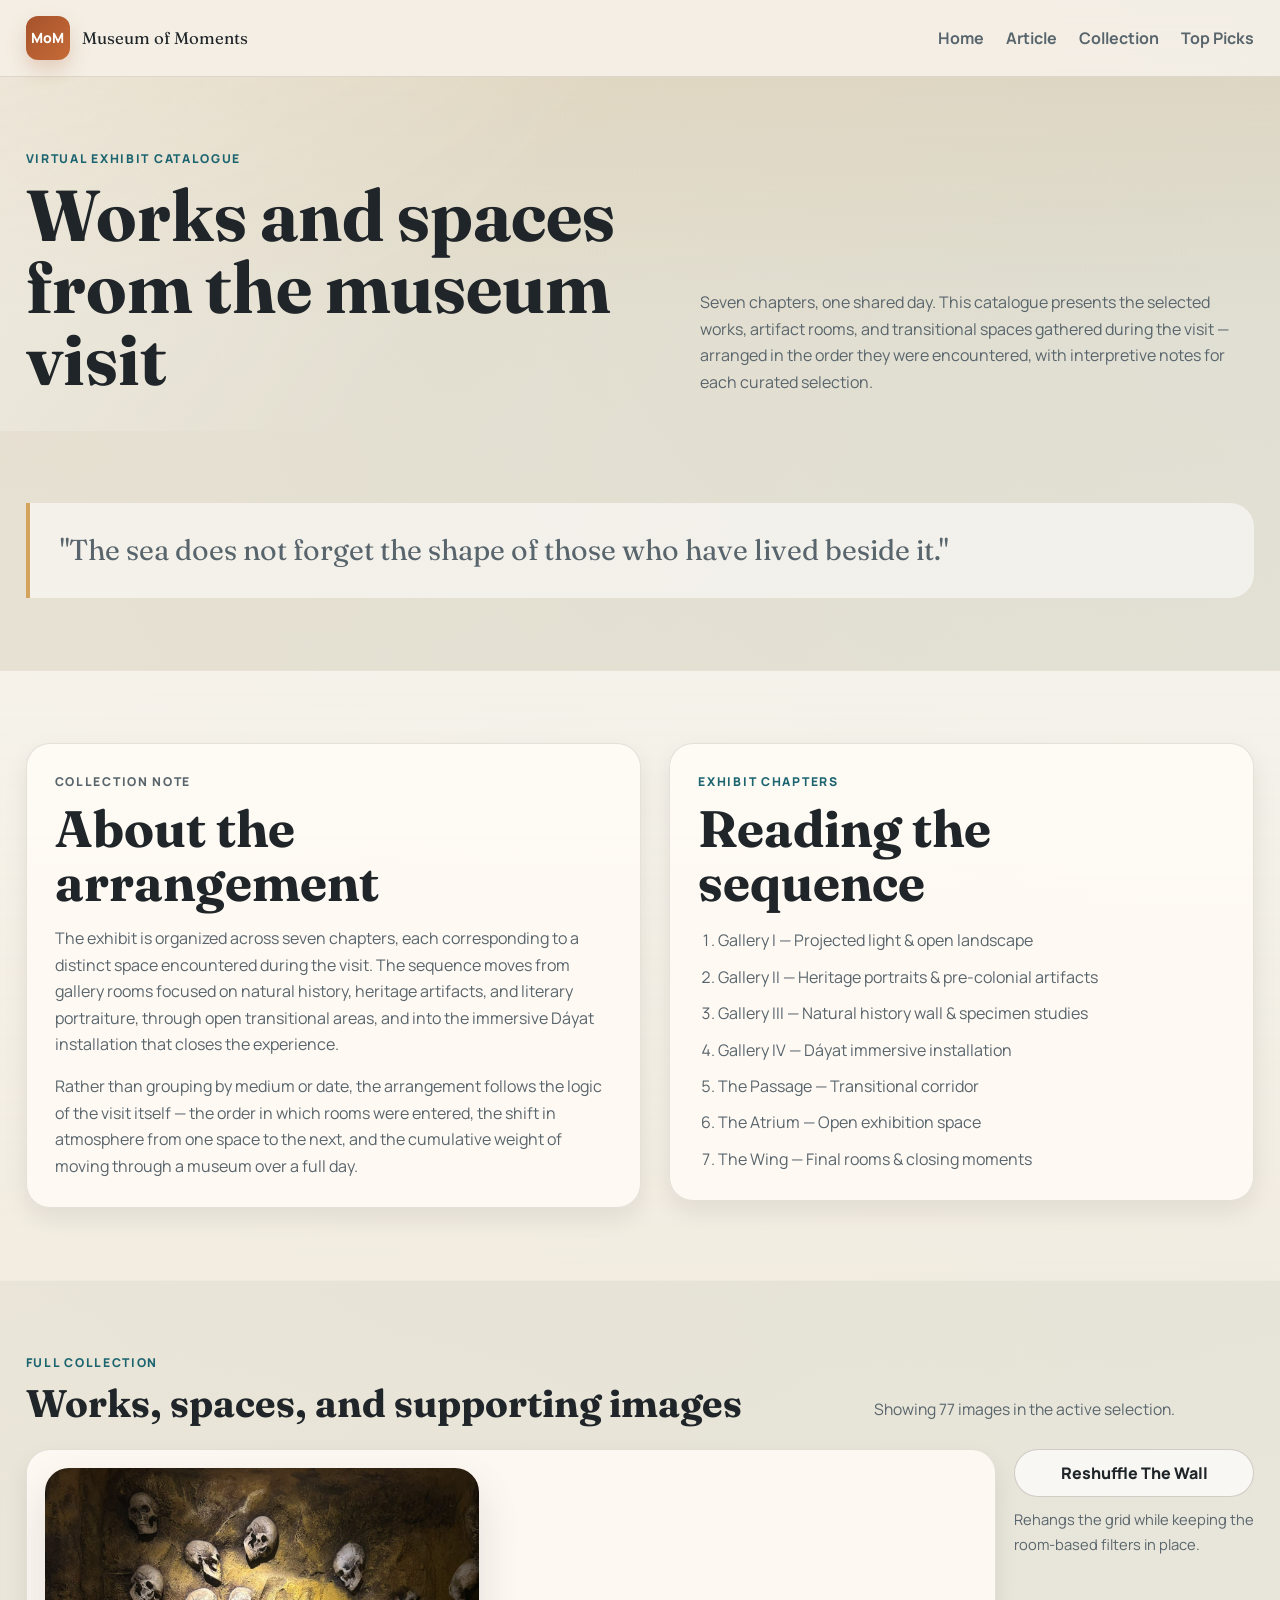
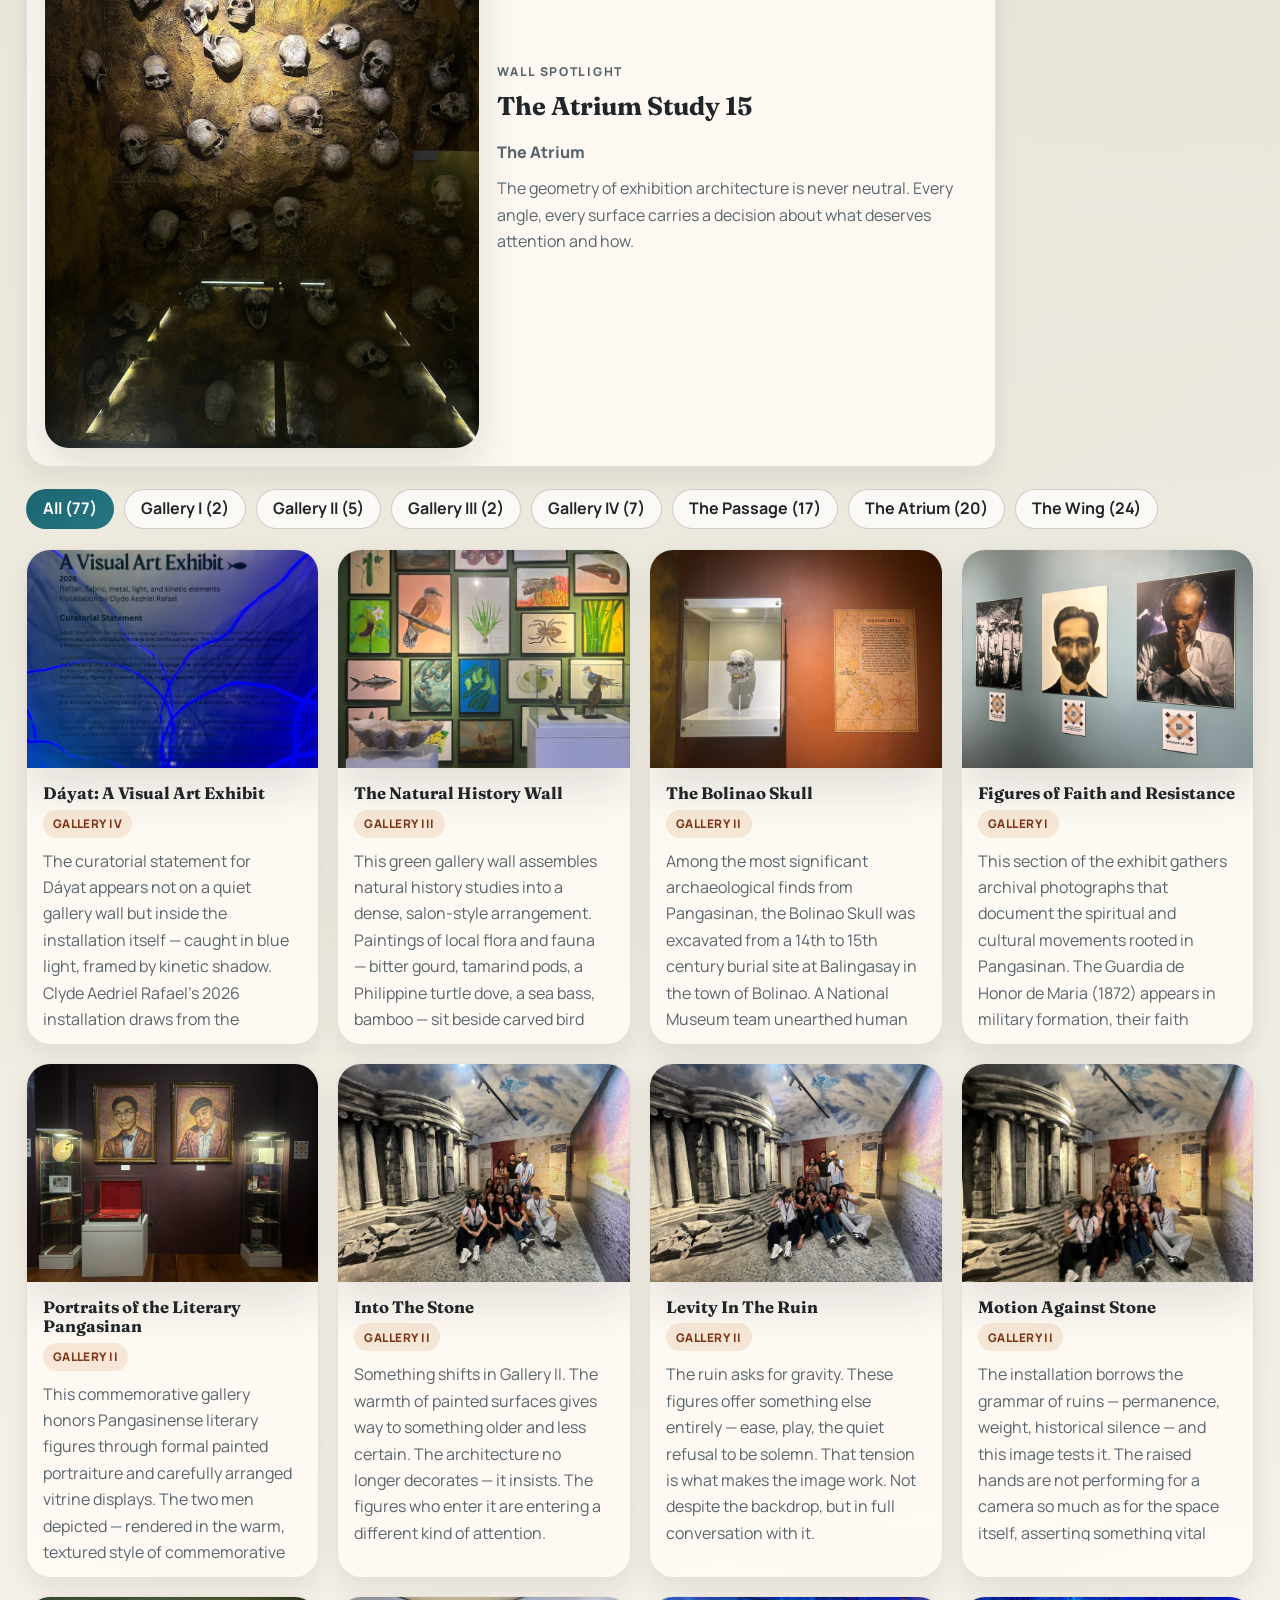
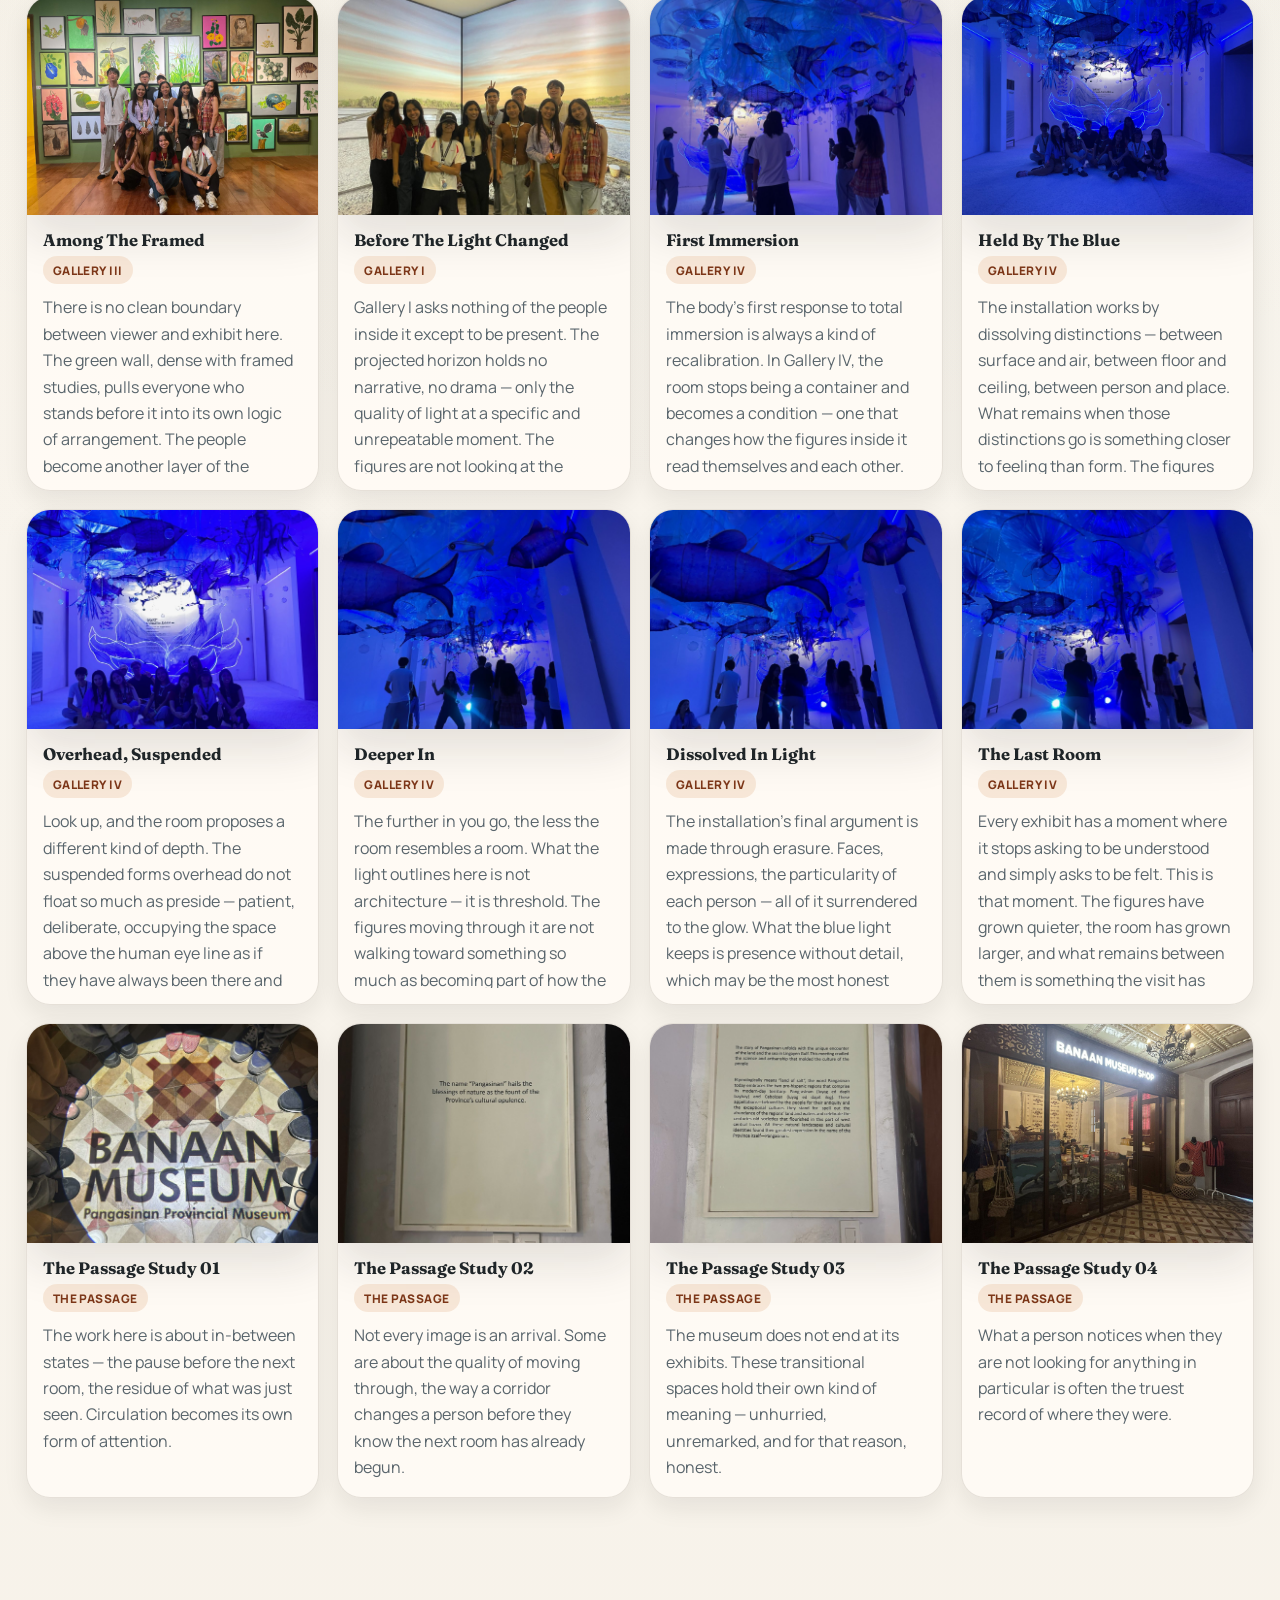
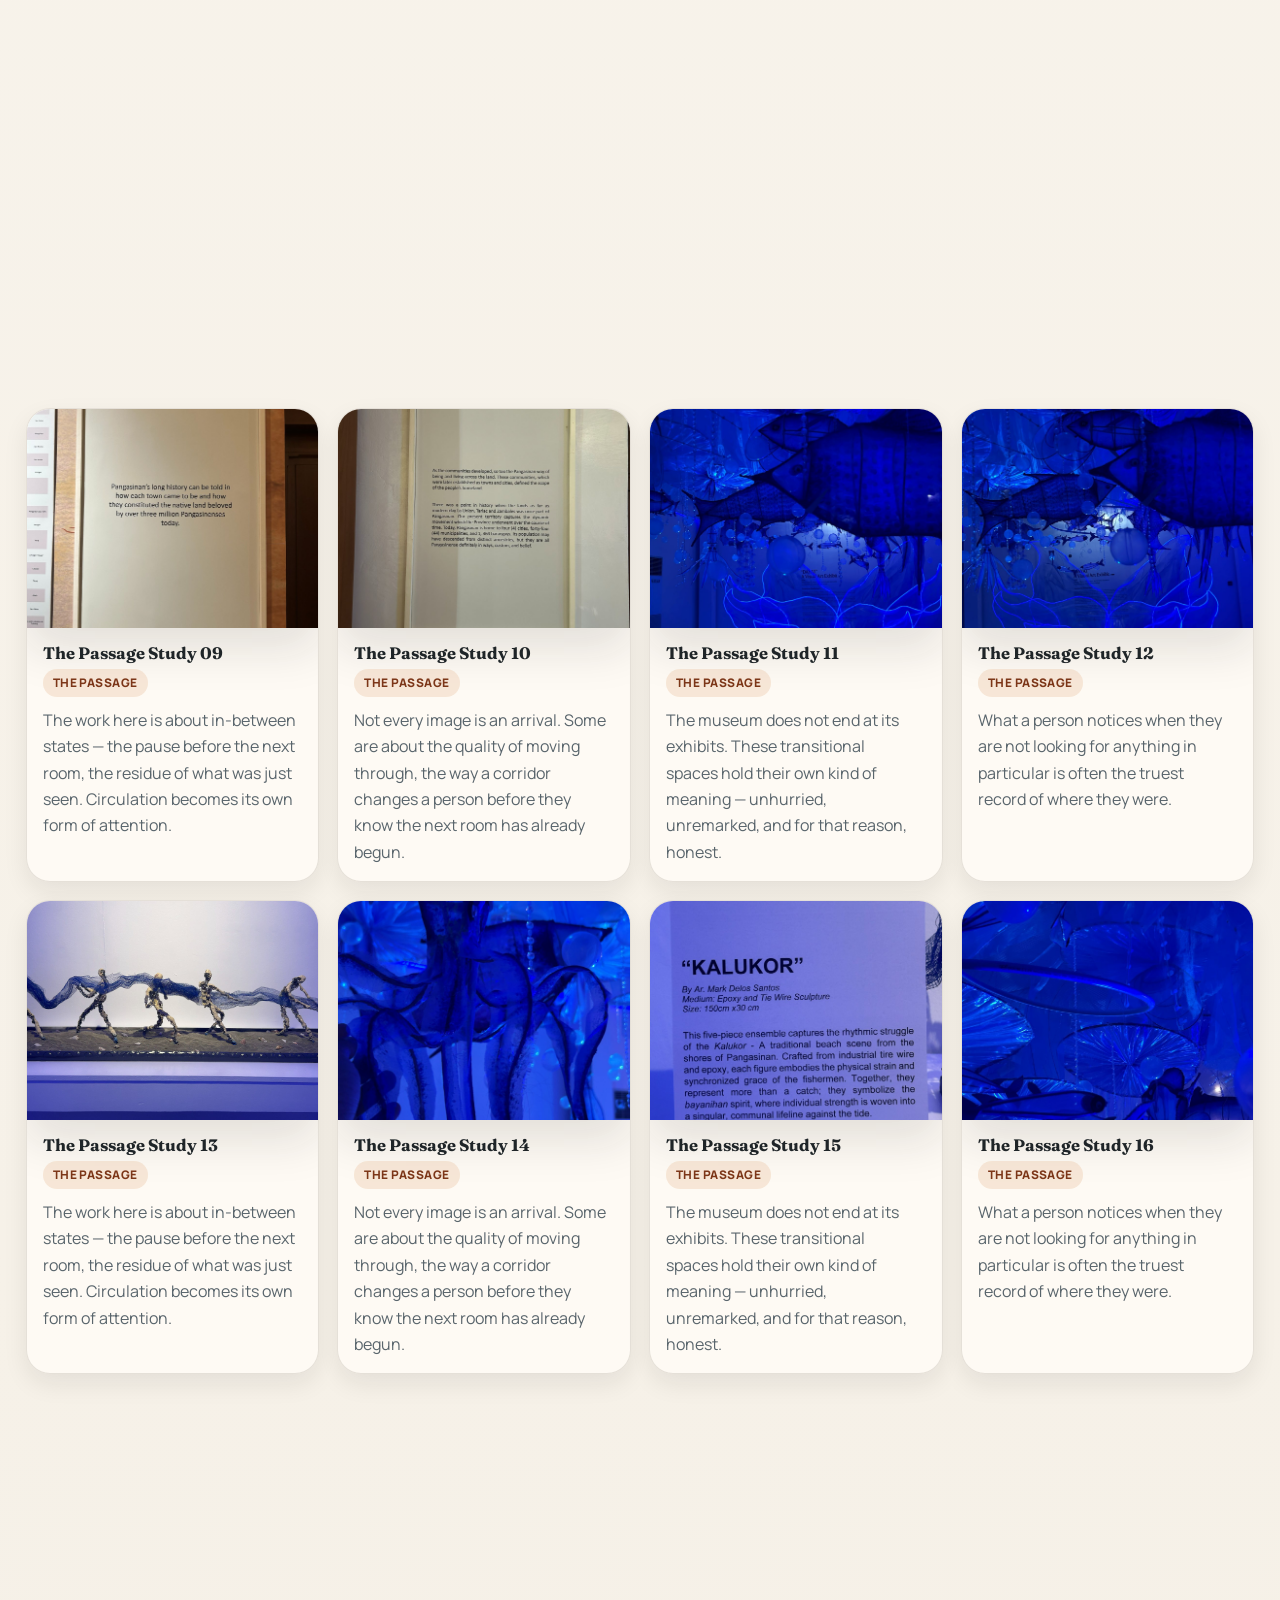
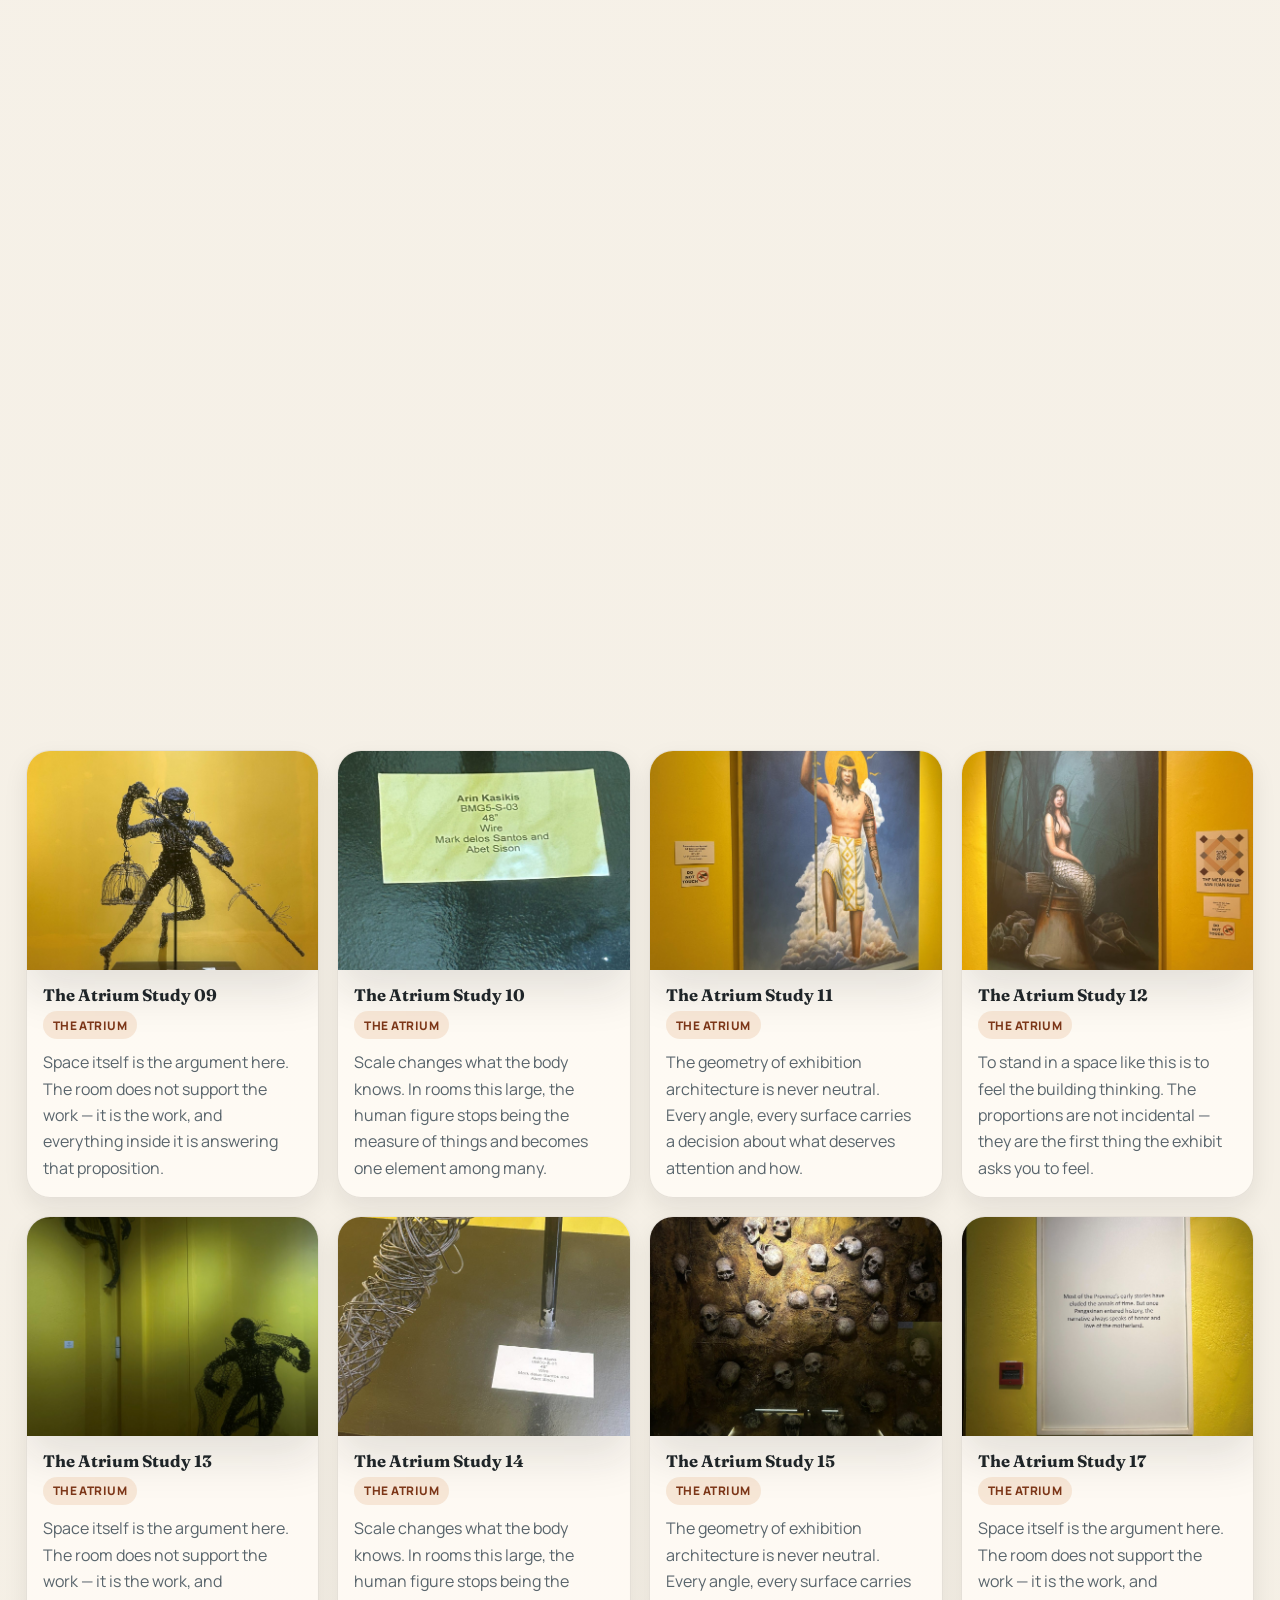
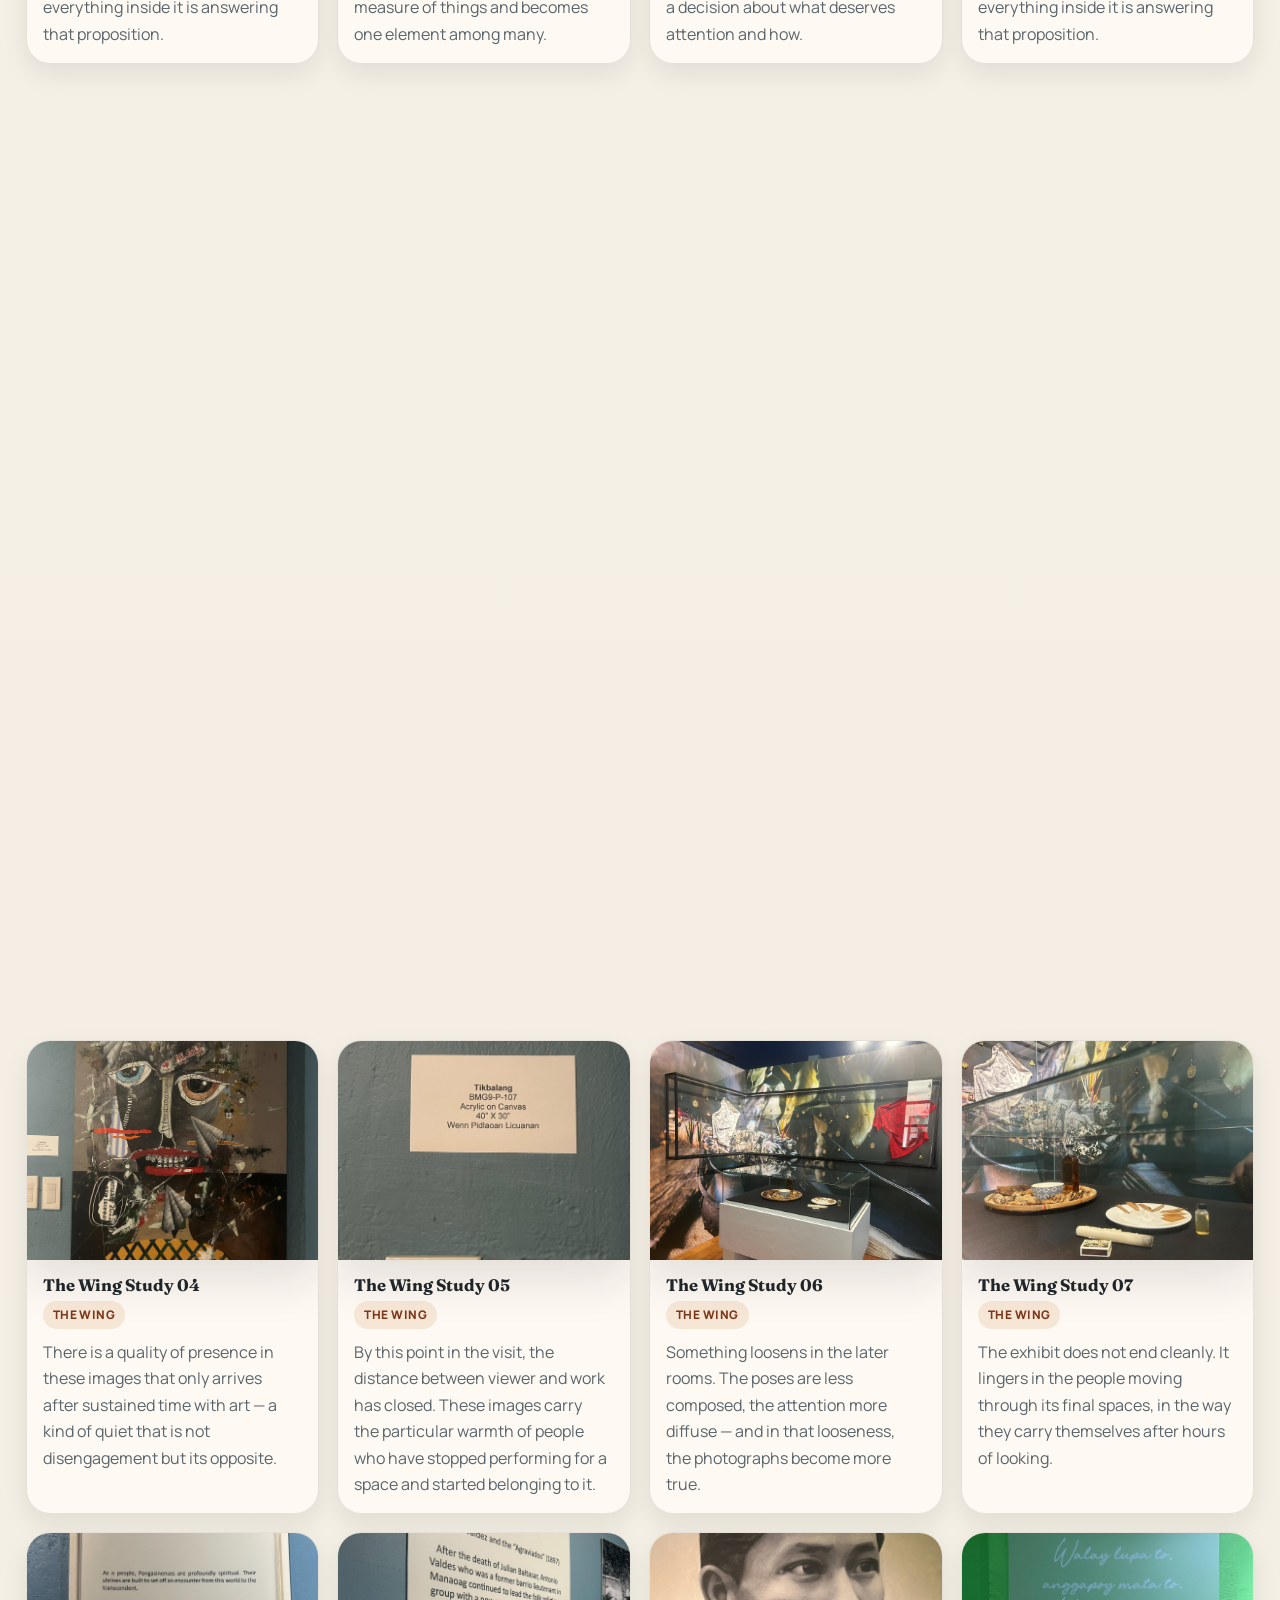
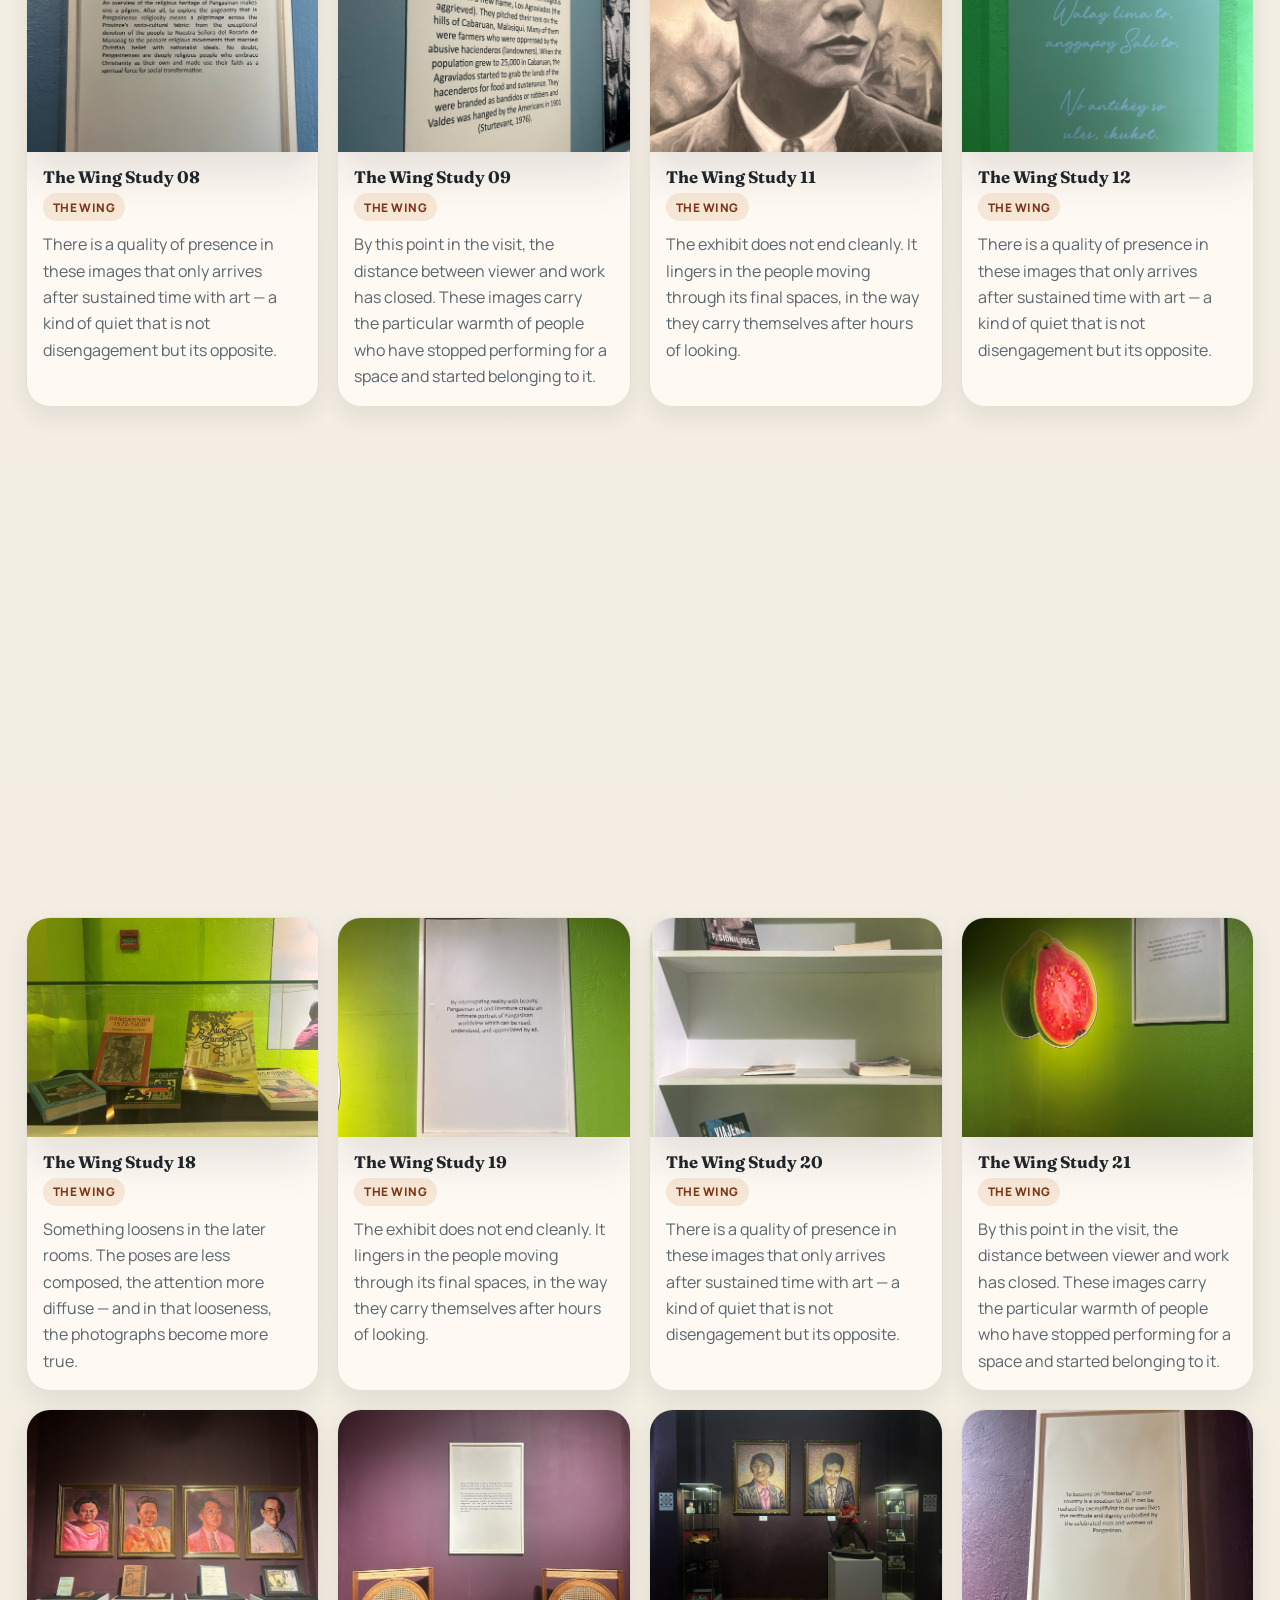
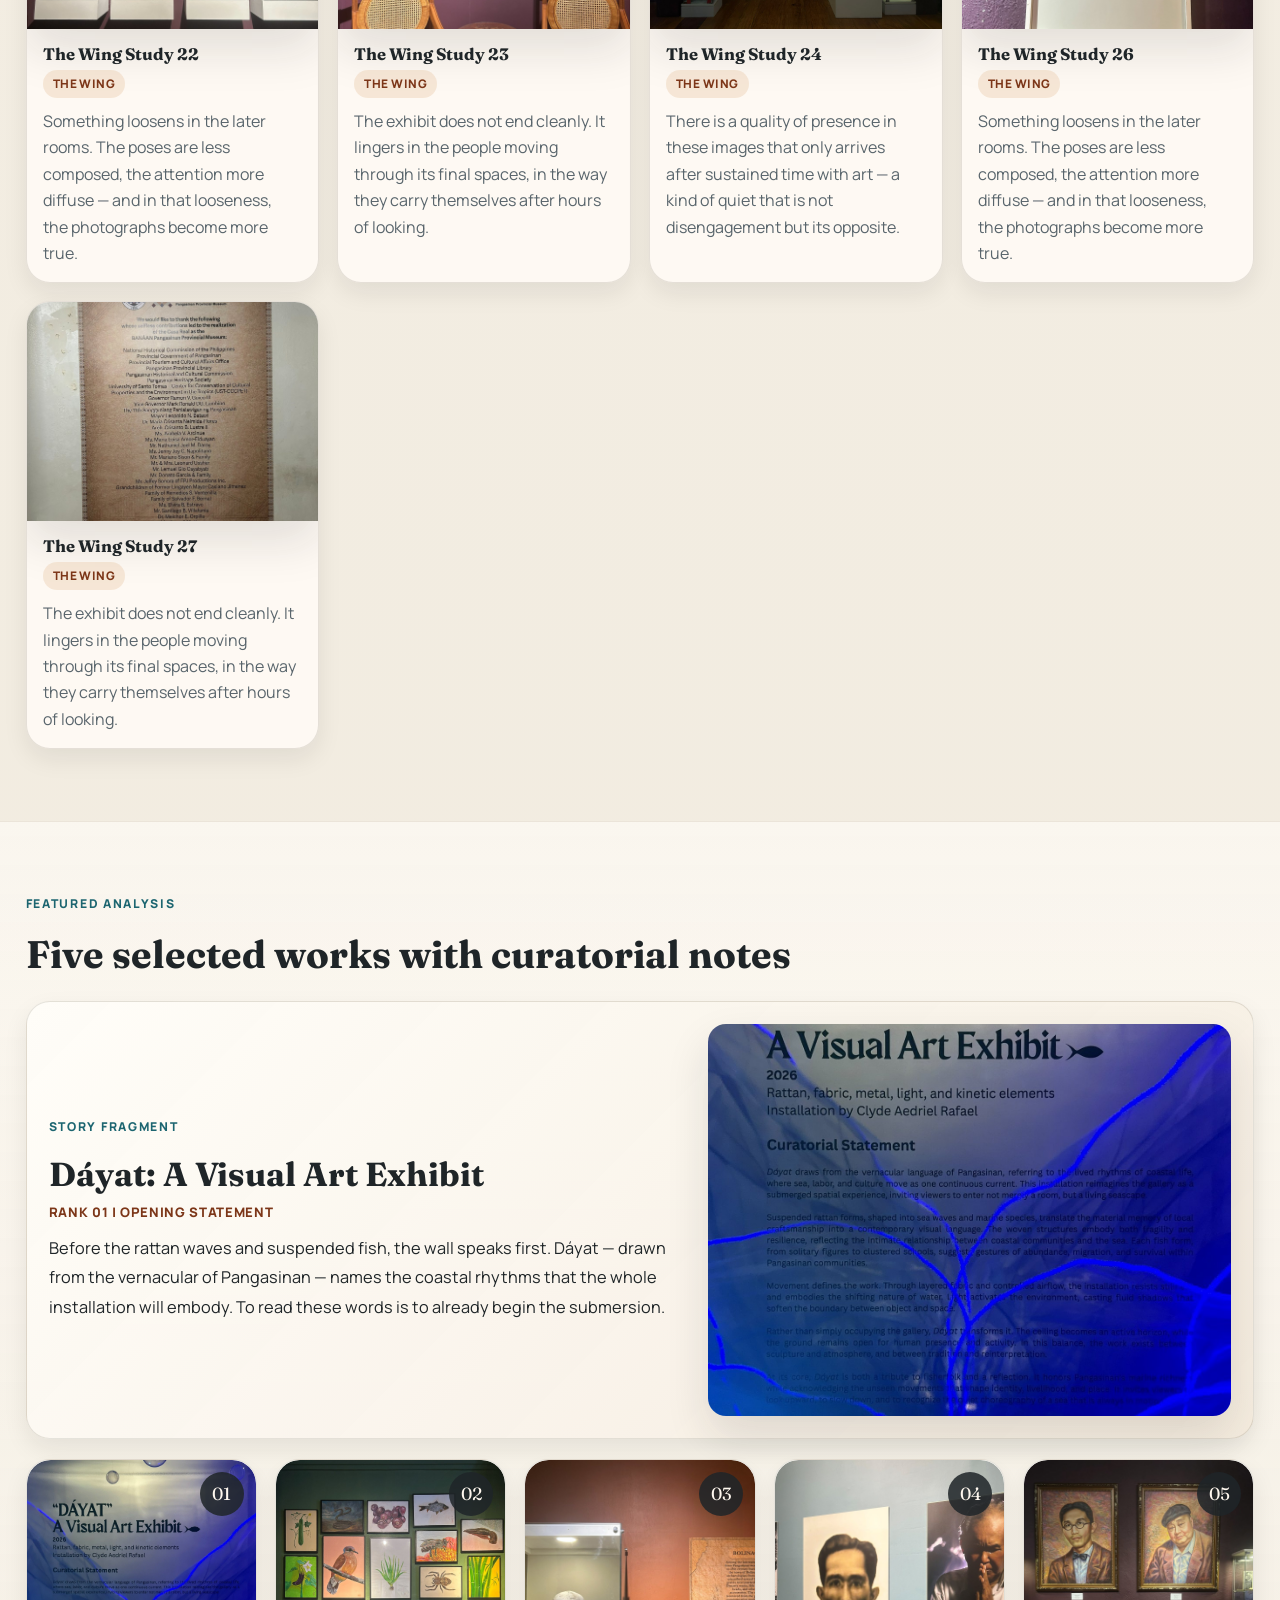
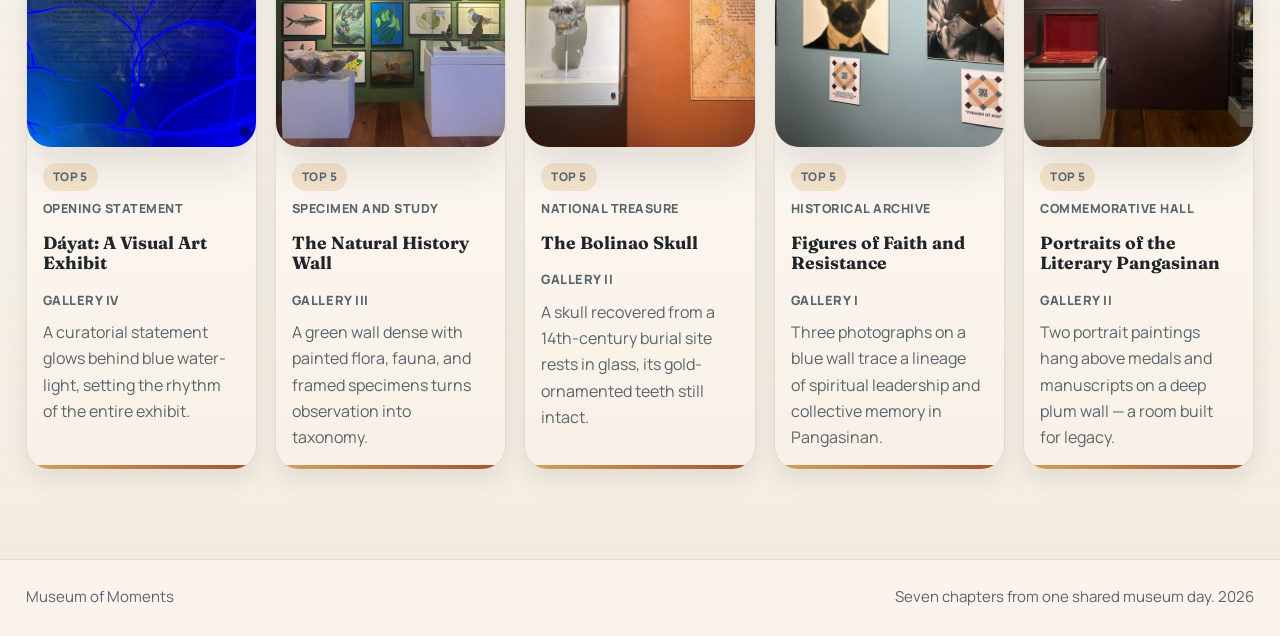
==== commit d29c8e69: "Add files via upload" ====
--- a/gallery.html
+++ b/gallery.html
@@ -38,10 +38,10 @@
       <div class="container page-hero reveal">
         <div>
           <p class="eyebrow">Virtual exhibit catalogue</p>
-          <h1>Curated works from the museum visit</h1>
+          <h1>Works and spaces from the museum visit</h1>
         </div>
         <p class="page-hero-copy">
-          This catalogue presents the selected works, supporting images, and exhibition spaces gathered from the museum visit, with each section contributing to a broader curatorial narrative.
+          Seven chapters, one shared day. This catalogue presents the selected works, artifact rooms, and transitional spaces gathered during the visit — arranged in the order they were encountered, with interpretive notes for each curated selection.
         </p>
       </div>
     </section>
@@ -49,7 +49,7 @@
     <section class="section">
       <div class="container reveal">
         <blockquote class="feature-quote">
-          "A room changes with every figure that enters it."
+          "The sea does not forget the shape of those who have lived beside it."
         </blockquote>
       </div>
     </section>
@@ -60,10 +60,10 @@
           <p class="eyebrow">Collection note</p>
           <h2>About the arrangement</h2>
           <p>
-            The exhibit groups artworks and spaces by theme and atmosphere rather than by chronology alone. Wall studies, heritage-inspired interiors, and immersive installations each form a distinct chapter.
+            The exhibit is organized across seven chapters, each corresponding to a distinct space encountered during the visit. The sequence moves from gallery rooms focused on natural history, heritage artifacts, and literary portraiture, through open transitional areas, and into the immersive Dáyat installation that closes the experience.
           </p>
           <p>
-            This structure supports both documentation and interpretation by giving each featured work a place within a larger visual and cultural context.
+            Rather than grouping by medium or date, the arrangement follows the logic of the visit itself — the order in which rooms were entered, the shift in atmosphere from one space to the next, and the cumulative weight of moving through a museum over a full day.
           </p>
         </article>
 
@@ -71,13 +71,13 @@
           <p class="eyebrow">Exhibit chapters</p>
           <h2>Reading the sequence</h2>
           <ol>
-            <li>Green Wall Gallery</li>
-            <li>Ruins Set</li>
-            <li>Sunset Room</li>
-            <li>Blue Ocean Installation</li>
-            <li>Museum Walkthrough</li>
-            <li>Exhibit Spaces</li>
-            <li>Art And Bonding Moments</li>
+            <li>Gallery I — Projected light &amp; open landscape</li>
+            <li>Gallery II — Heritage portraits &amp; pre-colonial artifacts</li>
+            <li>Gallery III — Natural history wall &amp; specimen studies</li>
+            <li>Gallery IV — Dáyat immersive installation</li>
+            <li>The Passage — Transitional corridor</li>
+            <li>The Atrium — Open exhibition space</li>
+            <li>The Wing — Final rooms &amp; closing moments</li>
           </ol>
         </aside>
       </div>
@@ -112,7 +112,7 @@
       <div class="container reveal">
         <div class="section-heading compact">
           <p class="eyebrow">Featured analysis</p>
-          <h2>Five significant works with story fragments</h2>
+          <h2>Five selected works with curatorial notes</h2>
         </div>
         <div class="topwork-panel" data-topwork-panel aria-live="polite"></div>
         <div class="highlight-grid" data-top-artworks></div>
@@ -123,10 +123,10 @@
   <footer class="site-footer">
     <div class="container footer-wrap">
       <p>Museum of Moments</p>
-      <p>Gallery edition, arranged as a visual catalogue. <span data-year></span></p>
+      <p>Seven chapters from one shared museum day. <span data-year></span></p>
     </div>
   </footer>
 
   <script src="./script.js"></script>
 </body>
-</html>
+</html>
--- a/styles.css
+++ b/styles.css
@@ -22,7 +22,7 @@
   --radius-sm: 10px;
   --radius-md: 16px;
   --radius-lg: 24px;
-  --container: min(1180px, calc(100vw - 40px));
+  --container: min(96vw, 1600px);
 }
 
 * {
@@ -31,6 +31,24 @@
 
 html {
   scroll-behavior: smooth;
+}
+
+body,
+button,
+input,
+select,
+p,
+li,
+a {
+  overflow-wrap: anywhere;
+}
+
+h1,
+h2,
+h3 {
+  overflow-wrap: break-word;
+  word-break: normal;
+  hyphens: auto;
 }
 
 body {
@@ -39,6 +57,7 @@
   font-family: "Manrope", "Segoe UI", sans-serif;
   color: var(--ink);
   line-height: 1.65;
+  overflow-x: hidden;
   background:
     radial-gradient(circle at top left, rgba(212, 163, 93, 0.18), transparent 28%),
     radial-gradient(circle at top right, rgba(28, 101, 112, 0.12), transparent 28%),
@@ -88,6 +107,7 @@
 .container {
   width: var(--container);
   margin-inline: auto;
+  min-width: 0;
 }
 
 .site-header {
@@ -250,7 +270,7 @@
 
 .hero {
   display: grid;
-  grid-template-columns: minmax(0, 1.05fr) minmax(320px, 0.95fr);
+  grid-template-columns: minmax(0, 1.05fr) minmax(min(320px, 100%), 0.95fr);
   gap: 48px;
   align-items: center;
   padding: 76px 0 68px;
@@ -258,7 +278,7 @@
 
 .hero-copy h1 {
   margin: 0 0 18px;
-  font-size: clamp(2.8rem, 8vw, 5.3rem);
+  font-size: clamp(2.8rem, min(8vw, 5.3rem), 5.3rem);
   line-height: 0.98;
 }
 
@@ -297,7 +317,7 @@
 
 .stat-row {
   display: grid;
-  grid-template-columns: repeat(3, minmax(0, 1fr));
+  grid-template-columns: repeat(auto-fill, minmax(min(140px, 100%), 1fr));
   gap: 14px;
   list-style: none;
   padding: 0;
@@ -413,7 +433,7 @@
 }
 
 .section-heading-split {
-  grid-template-columns: minmax(0, 1fr) minmax(260px, 380px);
+  grid-template-columns: minmax(0, 1fr) minmax(min(260px, 100%), 380px);
   align-items: end;
 }
 
@@ -425,7 +445,7 @@
 .intro-grid,
 .article-layout {
   display: grid;
-  grid-template-columns: minmax(0, 1fr) minmax(300px, 0.95fr);
+  grid-template-columns: minmax(0, 1fr) minmax(min(300px, 100%), 0.95fr);
   gap: 28px;
   align-items: start;
 }
@@ -444,7 +464,7 @@
 
 .highlight-grid {
   display: grid;
-  grid-template-columns: repeat(5, minmax(0, 1fr));
+  grid-template-columns: repeat(auto-fill, minmax(min(210px, 100%), 1fr));
   gap: 18px;
 }
 
@@ -471,6 +491,9 @@
   transition: transform 0.24s ease, box-shadow 0.24s ease, border-color 0.24s ease;
   cursor: zoom-in;
   position: relative;
+  display: grid;
+  grid-template-rows: auto 1fr;
+  min-width: 0;
 }
 
 .highlight-card:hover,
@@ -487,12 +510,17 @@
 }
 
 .highlight-copy {
+  display: grid;
+  align-content: start;
+  gap: 8px;
   padding: 16px 16px 18px;
+  min-width: 0;
+  min-height: 0;
 }
 
 .topwork-panel {
   display: grid;
-  grid-template-columns: minmax(0, 1.1fr) minmax(260px, 0.9fr);
+  grid-template-columns: minmax(0, 1.1fr) minmax(min(260px, 100%), 0.9fr);
   gap: 20px;
   margin-bottom: 20px;
   padding: 22px;
@@ -506,6 +534,8 @@
   display: grid;
   align-content: center;
   gap: 10px;
+  min-width: 0;
+  min-height: 0;
 }
 
 .topwork-panel-copy h3 {
@@ -527,20 +557,6 @@
   margin: 0;
   font-size: 1.02rem;
   line-height: 1.8;
-}
-
-.topwork-notes {
-  display: grid;
-  gap: 8px;
-  margin-top: 8px;
-}
-
-.topwork-notes p {
-  margin: 0;
-}
-
-.topwork-notes strong {
-  color: var(--ink);
 }
 
 .topwork-panel-media {
@@ -683,7 +699,7 @@
 
 .page-hero {
   display: grid;
-  grid-template-columns: minmax(0, 1.05fr) minmax(280px, 0.9fr);
+  grid-template-columns: minmax(0, 1.05fr) minmax(min(280px, 100%), 0.9fr);
   gap: 28px;
   align-items: end;
   padding: 72px 0 36px;
@@ -732,7 +748,7 @@
 
 .gallery-tools {
   display: grid;
-  grid-template-columns: minmax(0, 1fr) 240px;
+  grid-template-columns: minmax(0, 1fr) min(240px, 100%);
   gap: 18px;
   margin-bottom: 22px;
 }
@@ -754,10 +770,11 @@
 
 .spotlight-card {
   display: grid;
-  grid-template-columns: minmax(220px, 0.95fr) minmax(0, 1.05fr);
+  grid-template-columns: minmax(min(220px, 100%), 0.95fr) minmax(0, 1.05fr);
   gap: 18px;
   padding: 18px;
   border-radius: var(--radius-lg);
+  min-width: 0;
 }
 
 .spotlight-media img {
@@ -769,6 +786,8 @@
   display: grid;
   align-content: center;
   gap: 10px;
+  min-width: 0;
+  min-height: 0;
 }
 
 .spotlight-copy h3 {
@@ -818,7 +837,7 @@
 
 .photo-grid {
   display: grid;
-  grid-template-columns: repeat(3, minmax(0, 1fr));
+  grid-template-columns: repeat(auto-fill, minmax(min(250px, 100%), 1fr));
   gap: 18px;
 }
 
@@ -828,6 +847,7 @@
   border-radius: var(--radius-lg);
   transition: transform 0.24s ease, box-shadow 0.24s ease, border-color 0.24s ease;
   cursor: zoom-in;
+  min-width: 0;
 }
 
 .spotlight-card {
@@ -847,24 +867,31 @@
   display: grid;
   gap: 10px;
   padding: 16px;
+  min-width: 0;
+  min-height: 0;
 }
 
 .photo-top {
   display: flex;
-  justify-content: space-between;
-  gap: 12px;
-  align-items: start;
+  flex-direction: column;
+  gap: 6px;
+  min-width: 0;
 }
 
 .photo-top h3 {
   margin-bottom: 0;
   font-size: 1.04rem;
+  min-width: 0;
 }
 
 .photo-tag {
-  flex: 0 0 auto;
+  align-self: flex-start;
   color: var(--accent-deep);
   background: rgba(231, 192, 159, 0.34);
+  max-width: 100%;
+  overflow: hidden;
+  text-overflow: ellipsis;
+  white-space: nowrap;
 }
 
 .photo-empty,
@@ -906,17 +933,18 @@
 .lightbox-dialog {
   position: relative;
   z-index: 1;
-  width: min(1080px, calc(100vw - 32px));
-  max-height: calc(100vh - 32px);
+  width: min(1200px, calc(100vw - 32px));
+  max-height: calc(100svh - 32px);
   margin: 16px auto;
   padding: 18px;
   display: grid;
-  grid-template-columns: minmax(0, 1.2fr) minmax(280px, 0.8fr);
+  grid-template-columns: minmax(0, 1.2fr) minmax(min(280px, 100%), 0.8fr);
   gap: 18px;
   border: 1px solid rgba(255, 255, 255, 0.12);
   border-radius: 24px;
   background: rgba(32, 38, 43, 0.94);
   box-shadow: 0 30px 80px rgba(0, 0, 0, 0.34);
+  overflow-y: auto;
 }
 
 .lightbox-close {
@@ -935,7 +963,7 @@
 
 .lightbox-media img {
   width: 100%;
-  max-height: calc(100vh - 68px);
+  max-height: calc(100svh - 68px);
   border-radius: 18px;
   object-fit: contain;
   background: rgba(255, 255, 255, 0.04);
@@ -946,6 +974,8 @@
   align-content: center;
   gap: 12px;
   padding: 8px 12px 8px 6px;
+  min-height: 0;
+  overflow: auto;
 }
 
 .lightbox-copy .eyebrow,
@@ -964,6 +994,28 @@
   margin: 0;
   font-size: 1rem;
   line-height: 1.7;
+}
+
+.scroll-copy {
+  max-block-size: clamp(8rem, 20vh, 12rem);
+  overflow: auto;
+  padding-right: 6px;
+  scrollbar-width: thin;
+  scrollbar-color: rgba(166, 82, 43, 0.5) rgba(0, 0, 0, 0.06);
+}
+
+.scroll-copy::-webkit-scrollbar {
+  width: 8px;
+}
+
+.scroll-copy::-webkit-scrollbar-track {
+  background: rgba(0, 0, 0, 0.06);
+  border-radius: 999px;
+}
+
+.scroll-copy::-webkit-scrollbar-thumb {
+  background: rgba(166, 82, 43, 0.5);
+  border-radius: 999px;
 }
 
 .footer-wrap {
@@ -990,16 +1042,6 @@
 .js-enhanced .reveal.is-visible {
   opacity: 1;
   transform: translateY(0);
-}
-
-@media (max-width: 1080px) {
-  .highlight-grid {
-    grid-template-columns: repeat(3, minmax(0, 1fr));
-  }
-
-  .photo-grid {
-    grid-template-columns: repeat(2, minmax(0, 1fr));
-  }
 }
 
 @media (max-width: 900px) {
@@ -1020,7 +1062,7 @@
   }
 
   .story-layout {
-    grid-template-columns: 1fr;
+    grid-template-columns: repeat(auto-fill, minmax(min(260px, 100%), 1fr));
   }
 
   .visit-panel {
@@ -1031,11 +1073,40 @@
   .lightbox-copy {
     padding-right: 0;
   }
+
+  .lightbox-dialog {
+    display: flex;
+    flex-direction: column;
+    max-height: calc(100svh - 24px);
+    margin: 12px auto;
+  }
+
+  .lightbox-media {
+    flex: 0 0 auto;
+  }
+
+  .lightbox-media img {
+    max-height: 45svh;
+  }
+
+  .lightbox-copy {
+    flex: 1 1 auto;
+    overflow-y: auto;
+    min-height: 0;
+    padding: 8px 4px 8px 4px;
+  }
+
+  .topwork-panel-copy,
+  .spotlight-copy,
+  .photo-meta,
+  .highlight-copy {
+    align-content: start;
+  }
 }
 
 @media (max-width: 720px) {
   .container {
-    width: min(100vw - 28px, 1180px);
+    width: min(calc(100vw - 28px), 1600px);
   }
 
   .menu-btn {
@@ -1071,11 +1142,8 @@
     font-size: clamp(2.2rem, 14vw, 3.5rem);
   }
 
-  .hero-visual,
-  .stat-row,
-  .highlight-grid,
-  .photo-grid {
-    grid-template-columns: 1fr;
+  .hero-visual {
+    grid-template-columns: 1fr 1fr;
   }
 
   .hero-detail {
@@ -1084,6 +1152,19 @@
 
   .section {
     padding: 56px 0;
+  }
+
+  .topwork-panel,
+  .article-card,
+  .chapter-card,
+  .visit-panel,
+  .intro-copy,
+  .story-card {
+    padding: 20px;
+  }
+
+  .scroll-copy {
+    max-block-size: 9rem;
   }
 
   .footer-wrap {
@@ -1093,3 +1174,100 @@
     align-items: start;
   }
 }
+
+@media (max-width: 480px) {
+  .nav-wrap {
+    gap: 12px;
+  }
+
+  .brand-text {
+    font-size: 0.96rem;
+  }
+
+  .section-heading h2,
+  .article-card h2,
+  .chapter-card h2,
+  .visit-copy h2,
+  .topwork-panel-copy h3,
+  .lightbox-copy h2 {
+    line-height: 1.1;
+  }
+
+  .topwork-head {
+    grid-template-columns: 1fr;
+  }
+
+  .hero-visual {
+    grid-template-columns: 1fr;
+  }
+
+  .lightbox-dialog {
+    width: calc(100vw - 16px);
+    max-height: calc(100svh - 16px);
+    margin: 8px auto;
+    padding: 12px;
+    border-radius: 18px;
+  }
+
+  .lightbox-media img {
+    max-height: 42svh;
+    border-radius: 12px;
+  }
+
+  .lightbox-media img {
+    max-height: 42vh;
+  }
+}
+
+/* ── Wide / zoom-out breakpoint ───────────────────────────────────────────── */
+@media (min-width: 1440px) {
+  .hero {
+    gap: 64px;
+    padding: 96px 0 80px;
+  }
+
+  .section {
+    padding: 96px 0;
+  }
+
+  .highlight-grid {
+    grid-template-columns: repeat(auto-fill, minmax(240px, 1fr));
+  }
+
+  .photo-grid {
+    grid-template-columns: repeat(auto-fill, minmax(280px, 1fr));
+  }
+
+  .story-layout {
+    gap: 28px;
+  }
+
+  .topwork-panel {
+    gap: 28px;
+    padding: 30px;
+  }
+
+  .hero-copy h1 {
+    font-size: clamp(4rem, 5.3rem, 6.5rem);
+  }
+
+  .section-heading h2,
+  .article-card h2,
+  .chapter-card h2 {
+    font-size: clamp(2.6rem, 3.5vw, 4rem);
+  }
+}
+
+@media (min-width: 2000px) {
+  .highlight-grid {
+    grid-template-columns: repeat(auto-fill, minmax(300px, 1fr));
+  }
+
+  .photo-grid {
+    grid-template-columns: repeat(auto-fill, minmax(340px, 1fr));
+  }
+
+  .story-layout {
+    grid-template-columns: repeat(3, minmax(0, 1fr));
+  }
+}
